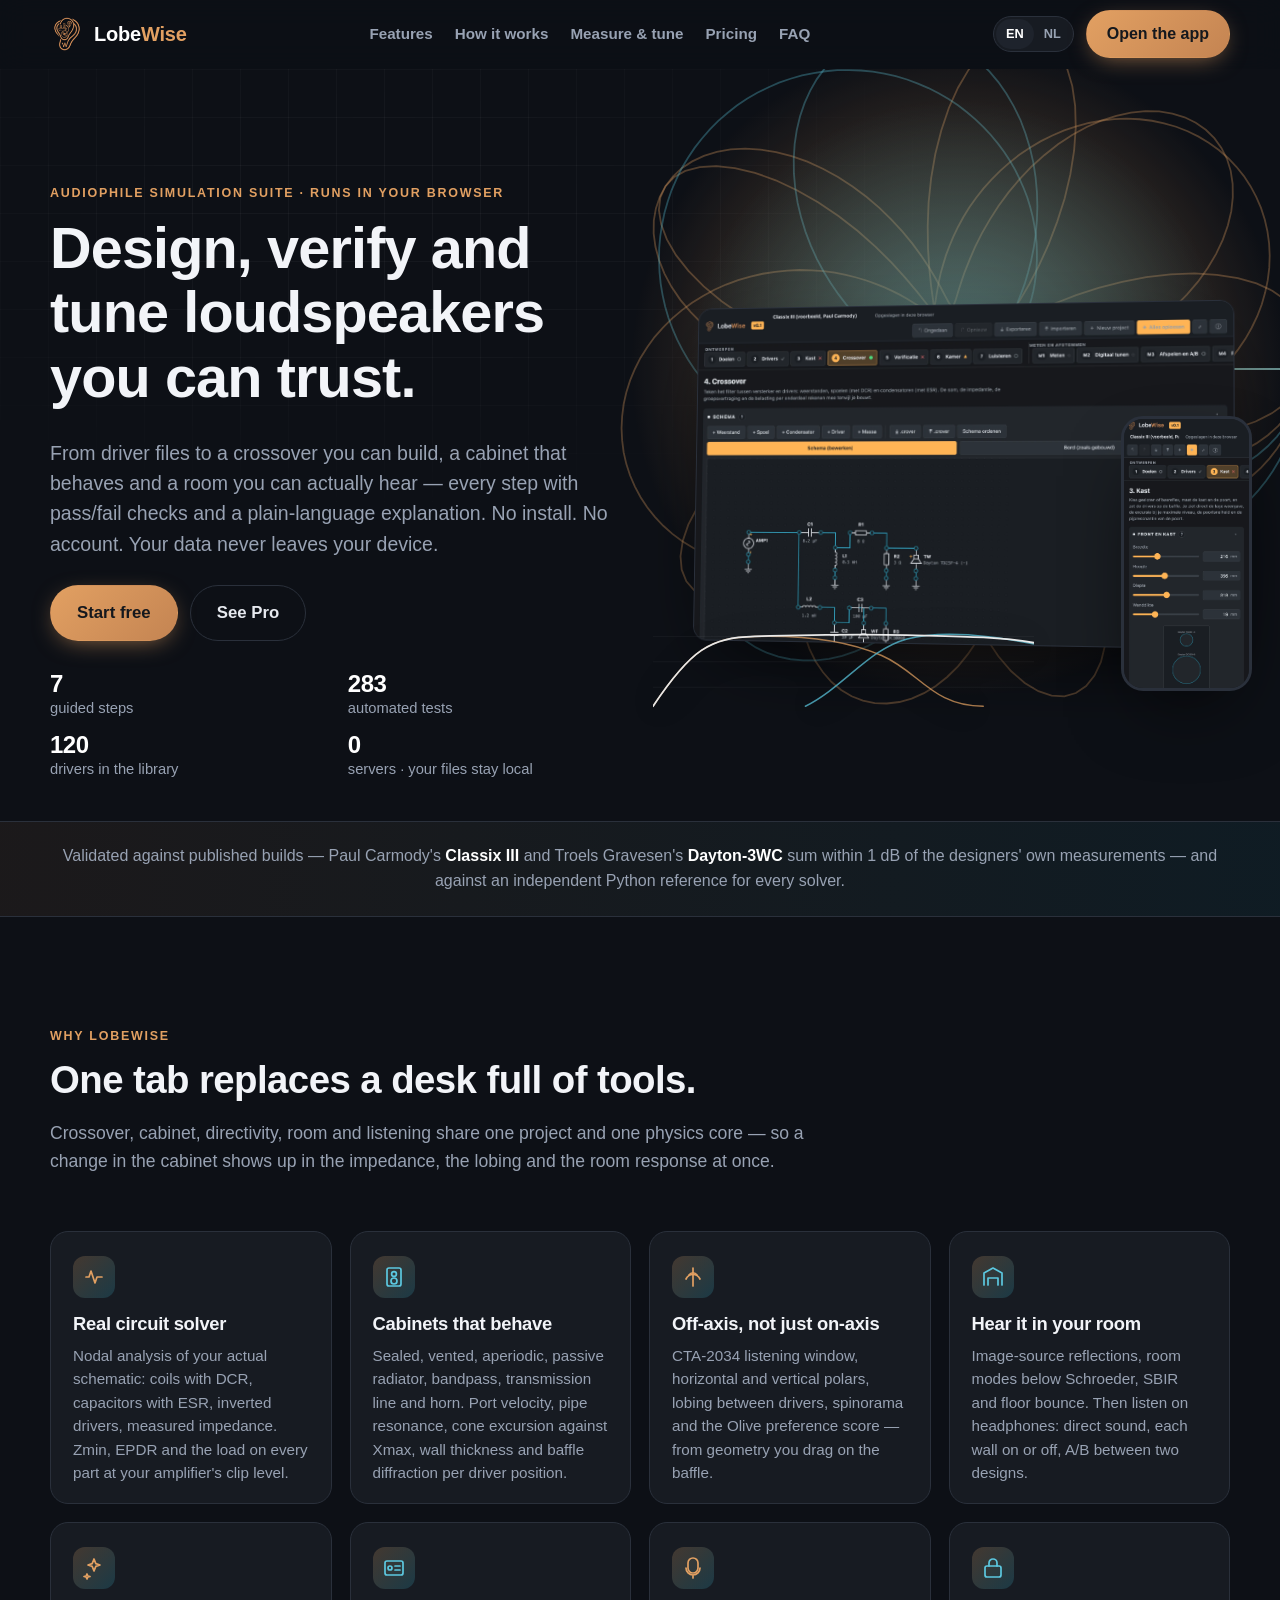
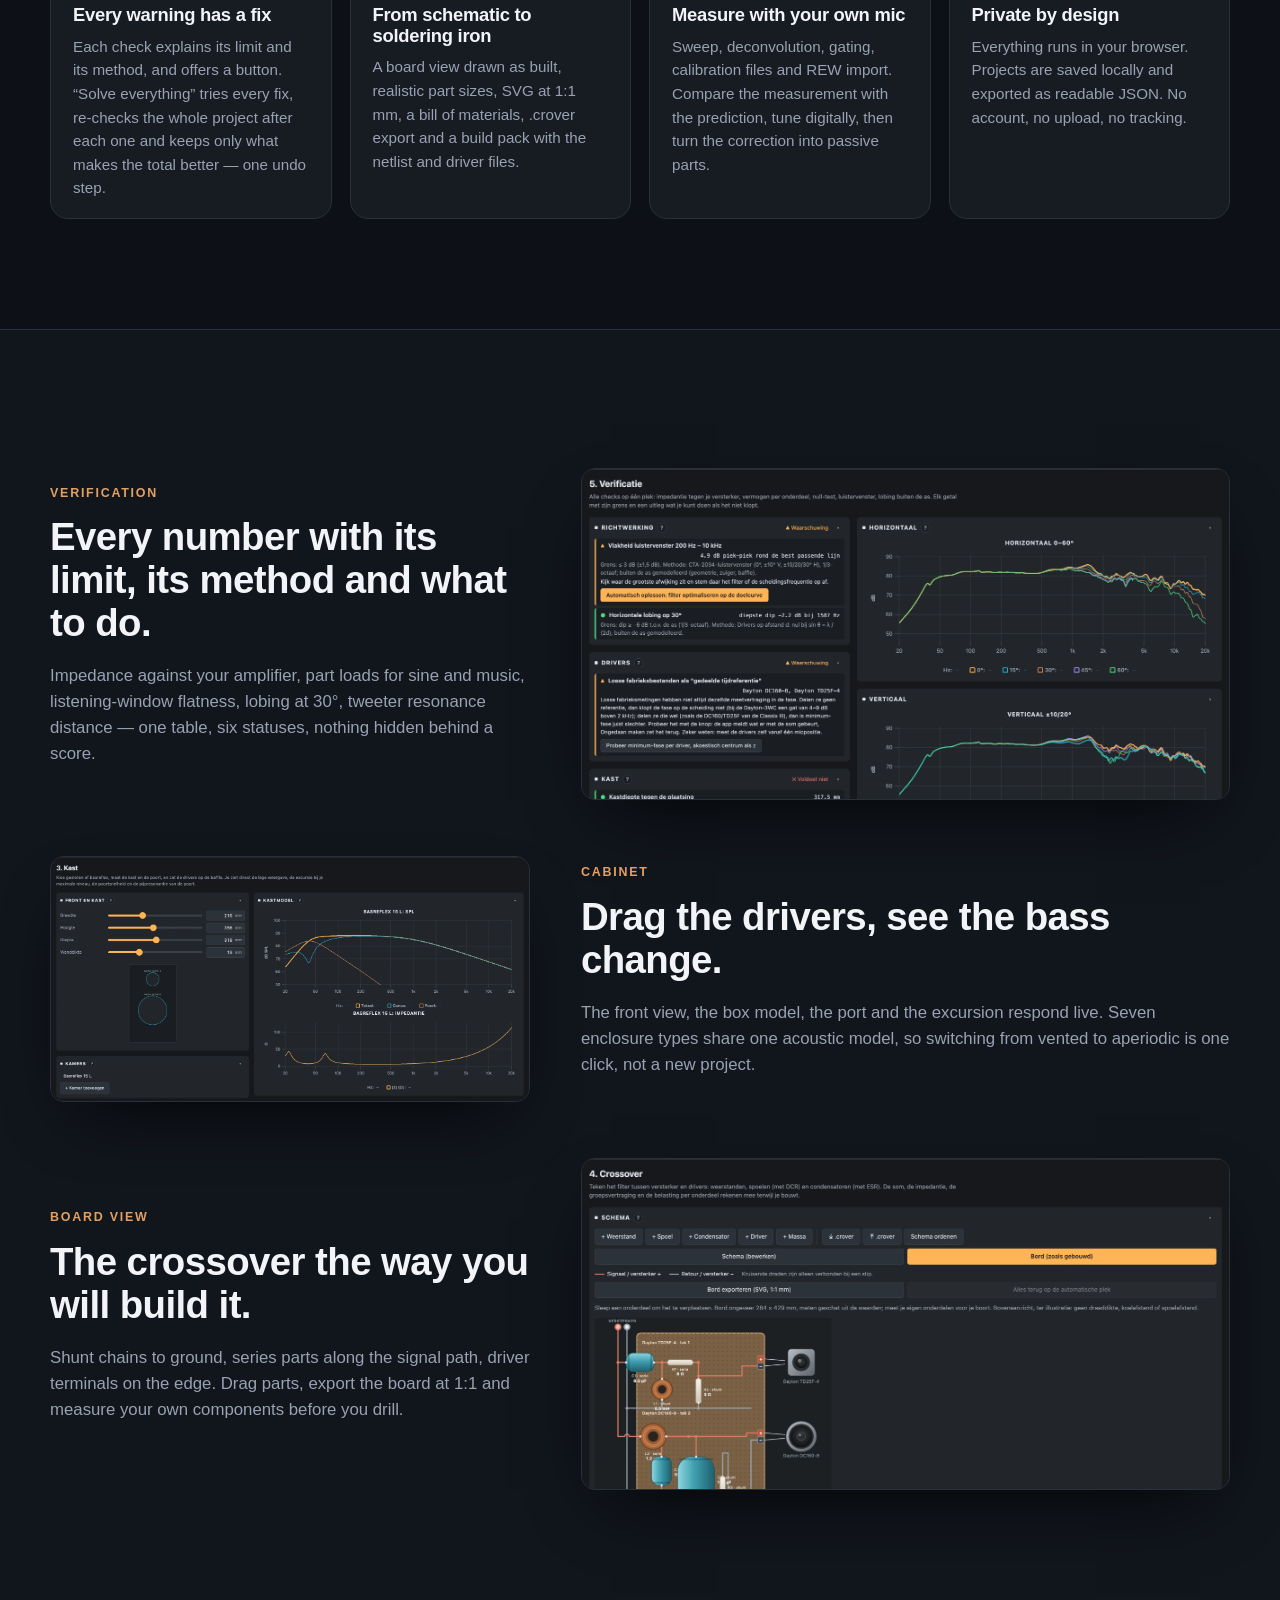
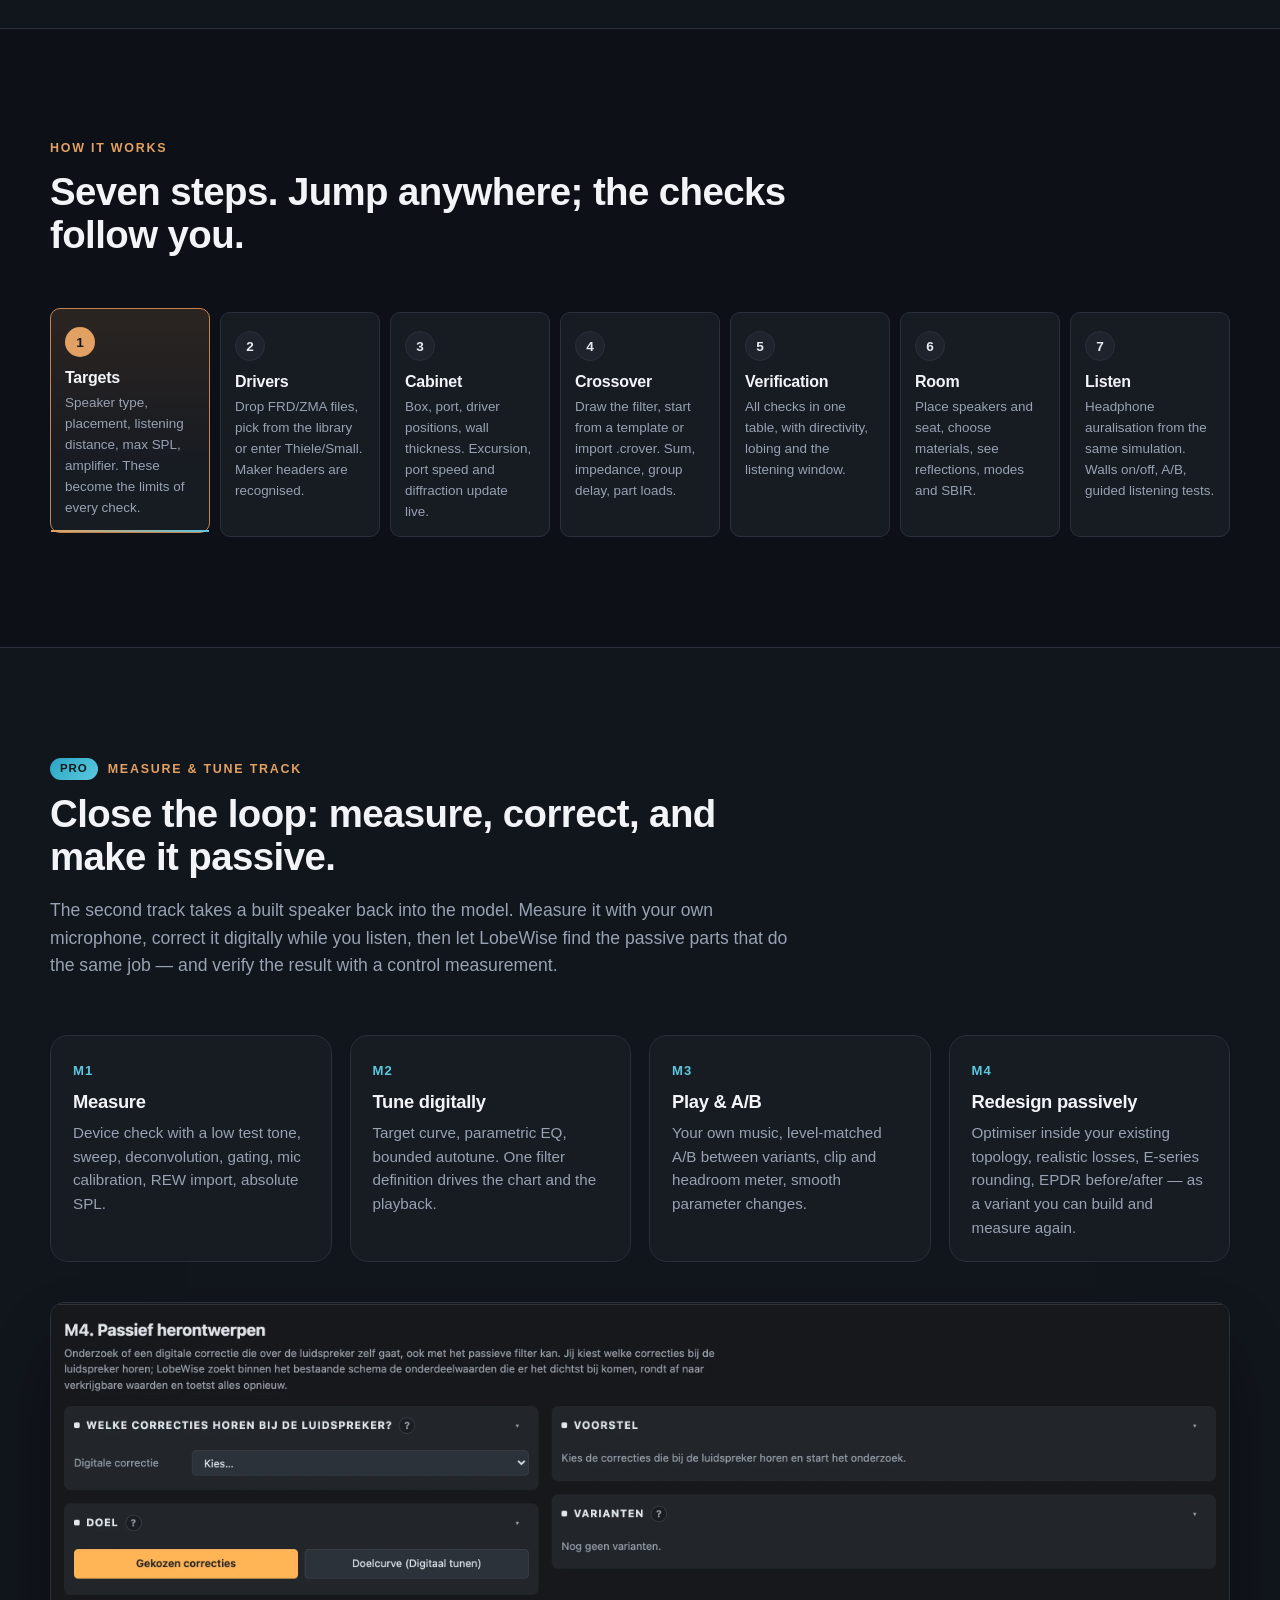
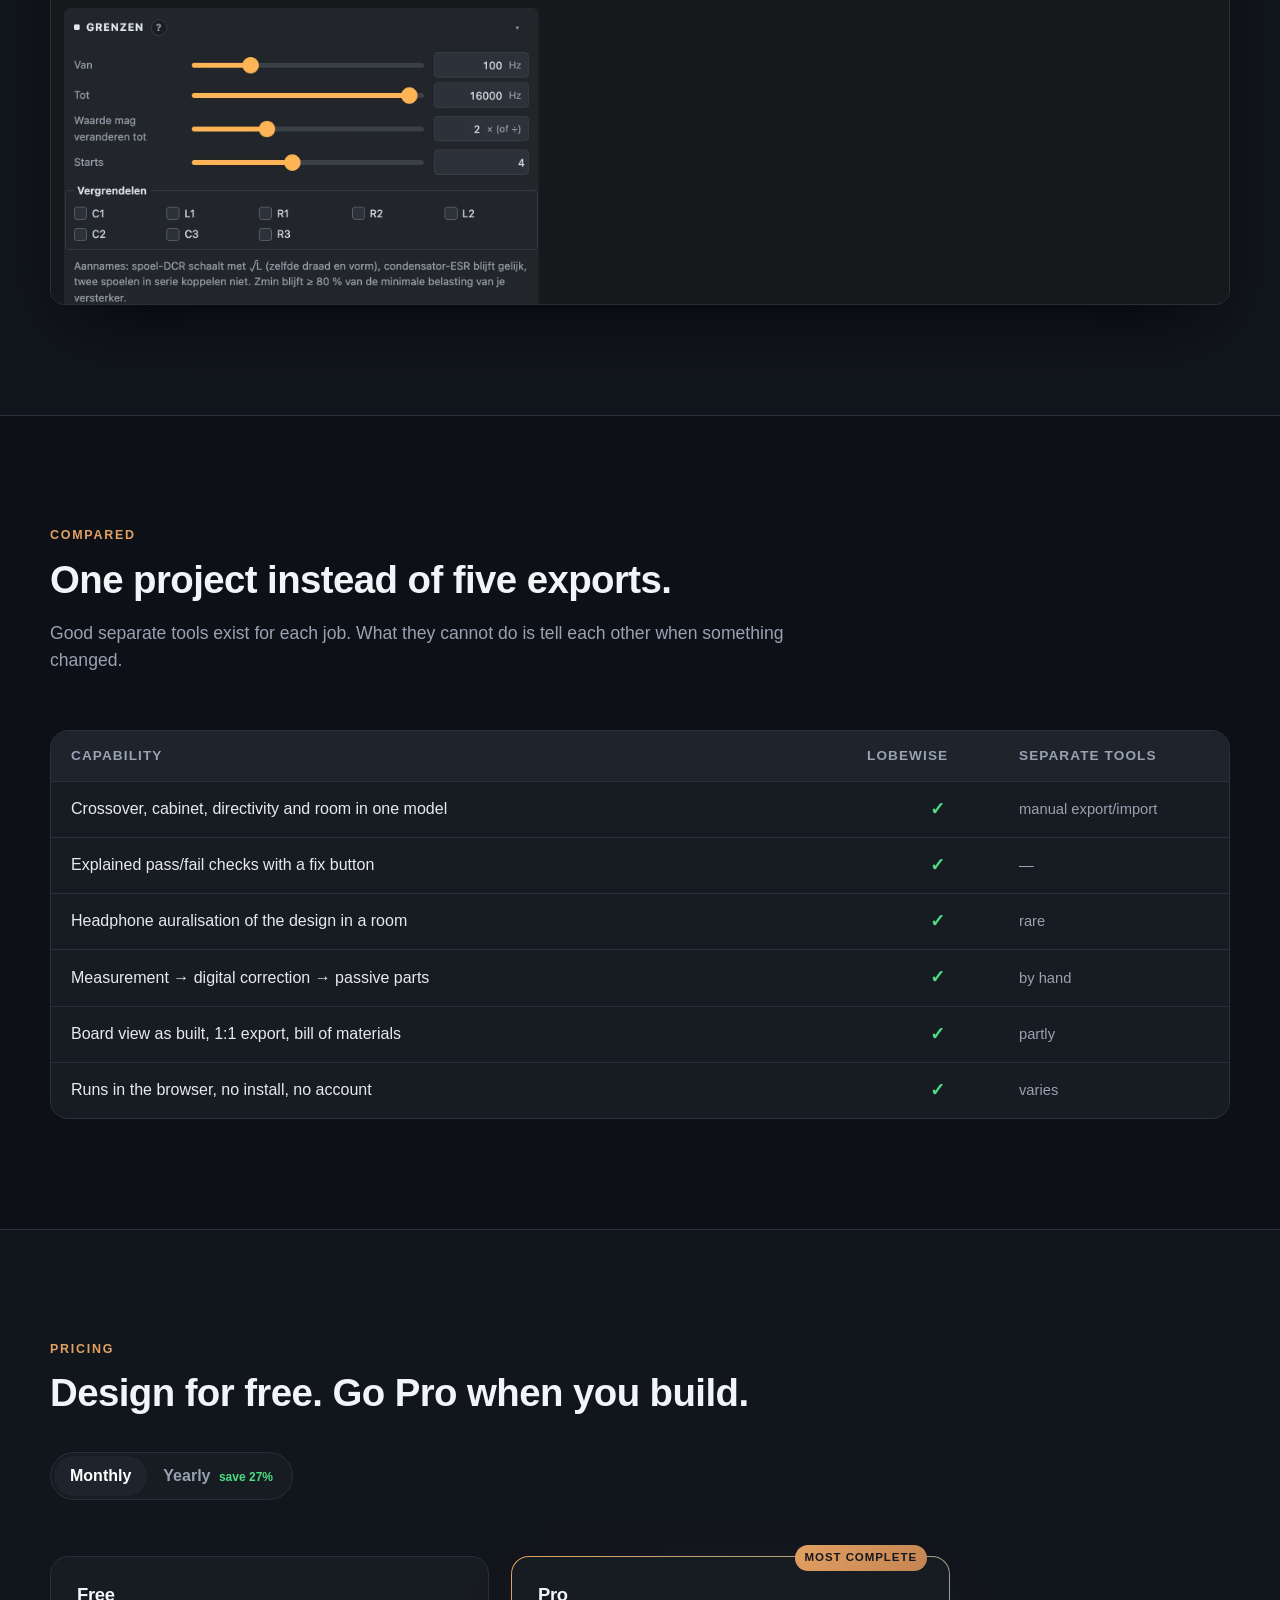
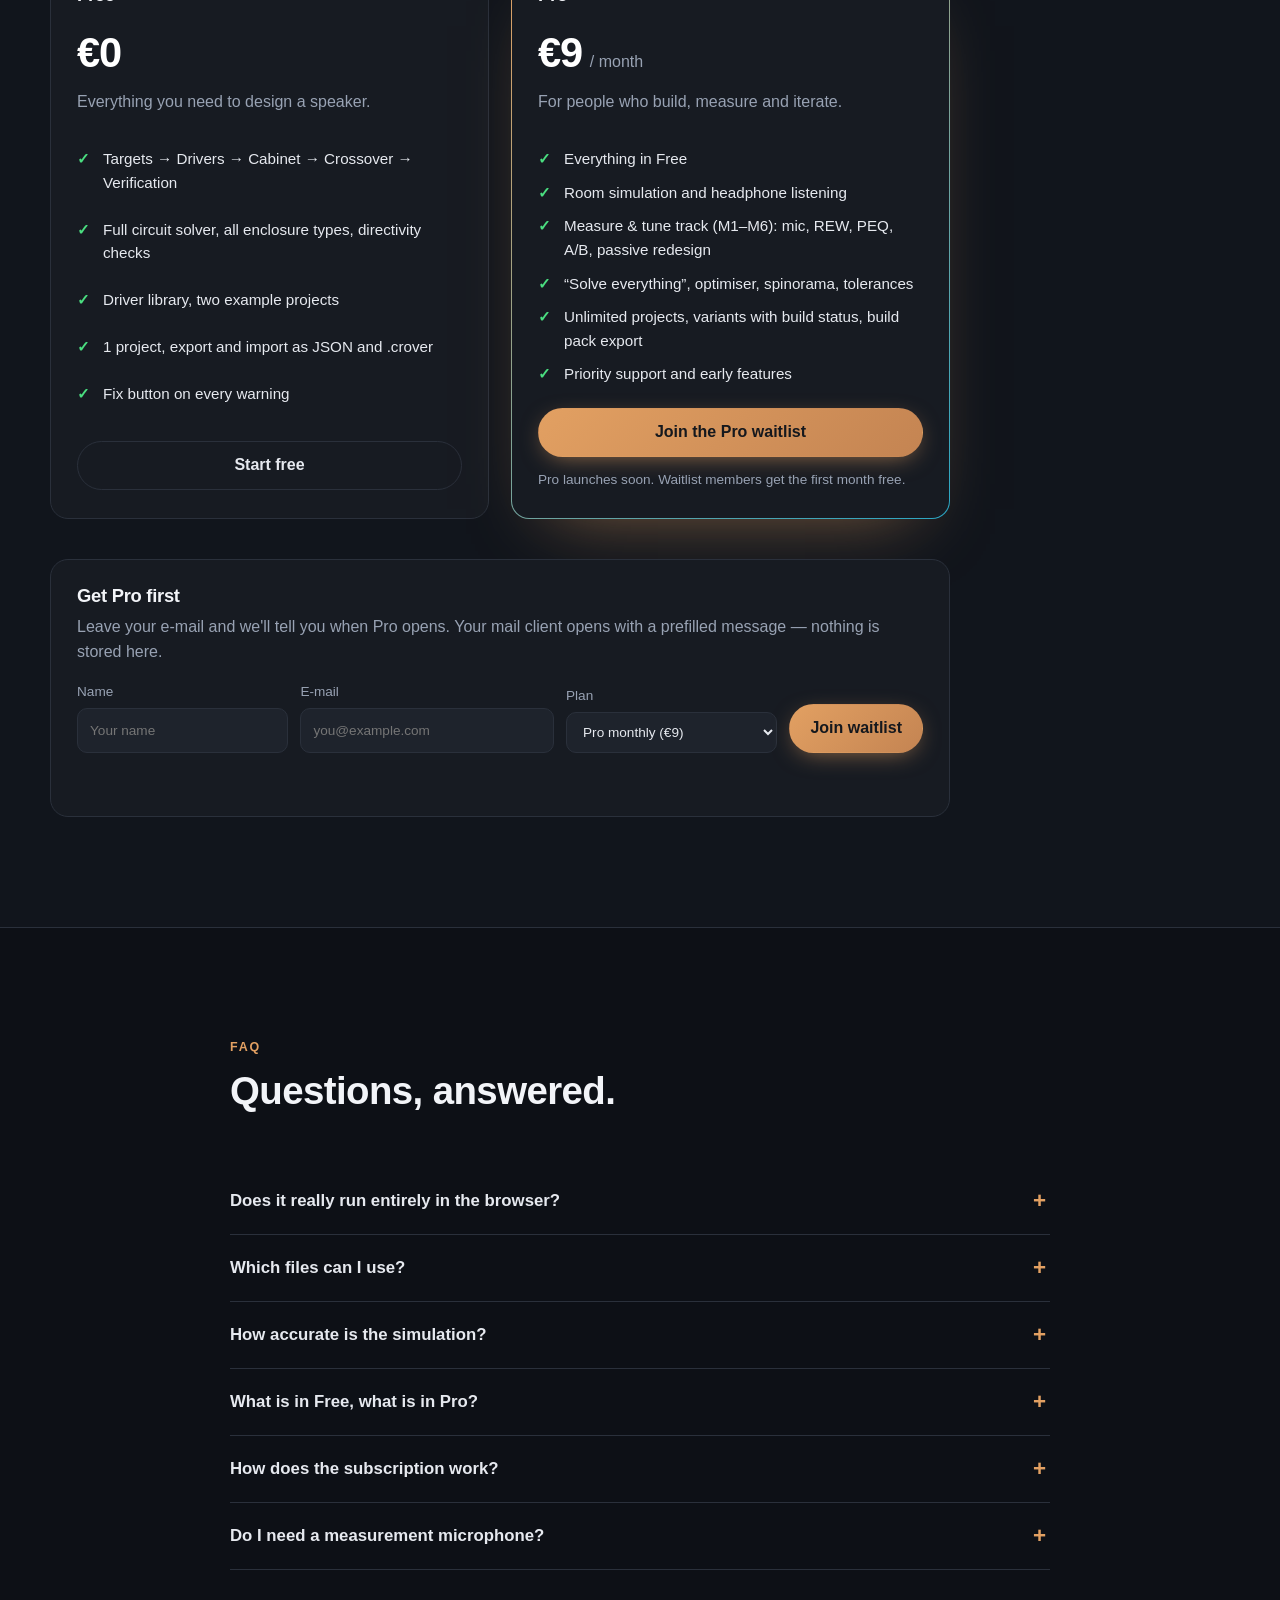
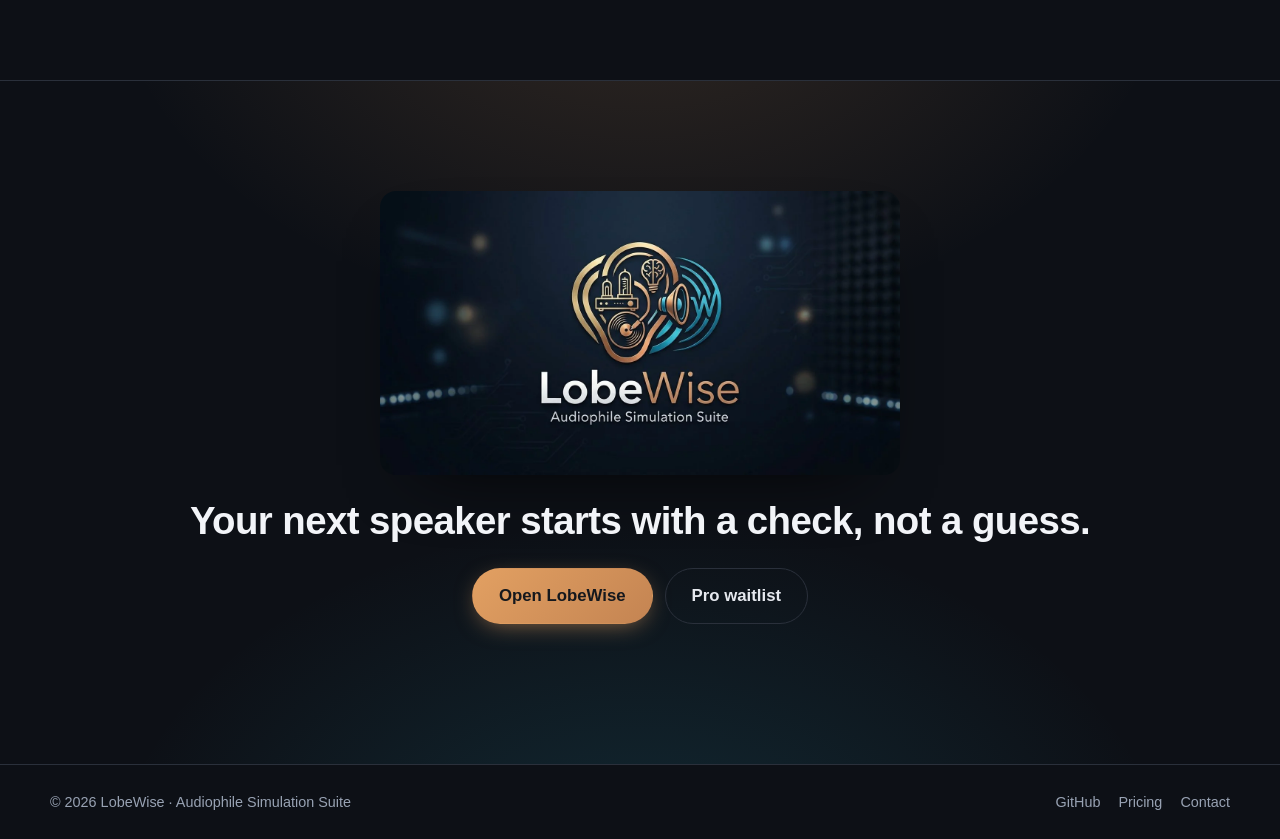
==== index.html @ 835ad073 "LobeWise marketing site Co-Authored-By: Claude Fable 5.1 <noreply@anthropic.com>" ====
<!doctype html>
<html lang="en">
  <head>
    <meta charset="utf-8" />
    <meta name="viewport" content="width=device-width, initial-scale=1" />
    <title>LobeWise — Audiophile Simulation Suite</title>
    <meta
      name="description"
      content="Design, verify, measure and tune loudspeakers in your browser. Drivers, cabinet, crossover, directivity, room and listening — every step with explained pass/fail checks."
      data-i18n-attr="content:meta.description"
    />
    <meta property="og:title" content="LobeWise — Audiophile Simulation Suite" />
    <meta property="og:description" content="Design, verify, measure and tune loudspeakers in your browser." data-i18n-attr="content:meta.og" />
    <meta property="og:image" content="img/og-banner.jpg" />
    <meta property="og:type" content="website" />
    <link rel="icon" href="img/favicon.png" />
    <link rel="apple-touch-icon" href="img/apple-touch-icon.png" />
    <link rel="preload" as="image" href="img/hero-app.webp" />
    <link rel="stylesheet" href="style.css" />
  </head>
  <body>
    <a class="skip" href="#features" data-i18n="skip">Skip to content</a>

    <header class="nav" id="top">
      <div class="wrap nav__in">
        <a class="brand" href="#top" aria-label="LobeWise">
          <img src="img/favicon.png" alt="" width="34" height="34" />
          <span>Lobe<em>Wise</em></span>
        </a>
        <nav class="nav__links" aria-label="Main">
          <a href="#features" data-i18n="nav.features">Features</a>
          <a href="#how" data-i18n="nav.how">How it works</a>
          <a href="#measure" data-i18n="nav.measure">Measure &amp; tune</a>
          <a href="#pricing" data-i18n="nav.pricing">Pricing</a>
          <a href="#faq" data-i18n="nav.faq">FAQ</a>
        </nav>
        <div class="nav__cta">
          <div class="lang" role="group" aria-label="Language">
            <button type="button" data-lang="en" aria-pressed="true">EN</button>
            <button type="button" data-lang="nl" aria-pressed="false">NL</button>
          </div>
          <a class="btn btn--primary" href="app/" data-app-link data-i18n="nav.open">Open the app</a>
          <button type="button" class="nav__burger" aria-label="Menu" aria-expanded="false" aria-controls="mobile-menu">
            <span></span><span></span><span></span>
          </button>
        </div>
      </div>
      <div class="nav__mobile" id="mobile-menu" hidden>
        <a href="#features" data-i18n="nav.features">Features</a>
        <a href="#how" data-i18n="nav.how">How it works</a>
        <a href="#measure" data-i18n="nav.measure">Measure &amp; tune</a>
        <a href="#pricing" data-i18n="nav.pricing">Pricing</a>
        <a href="#faq" data-i18n="nav.faq">FAQ</a>
      </div>
    </header>

    <main>
      <!-- ===== Hero ===== -->
      <section class="hero">
        <div class="hero__bg" aria-hidden="true">
          <svg class="lobes" viewBox="-300 -300 600 600" preserveAspectRatio="xMidYMid slice">
            <defs>
              <radialGradient id="g-copper" cx="50%" cy="50%" r="50%">
                <stop offset="0" stop-color="#e2a062" stop-opacity=".55" />
                <stop offset="1" stop-color="#e2a062" stop-opacity="0" />
              </radialGradient>
              <radialGradient id="g-teal" cx="50%" cy="50%" r="50%">
                <stop offset="0" stop-color="#2aa6c4" stop-opacity=".5" />
                <stop offset="1" stop-color="#2aa6c4" stop-opacity="0" />
              </radialGradient>
            </defs>
            <g class="lobes__set lobes__set--a">
              <path class="lobe" d="" data-lobe="2.2" />
              <path class="lobe" d="" data-lobe="3.4" />
              <path class="lobe" d="" data-lobe="5.1" />
            </g>
            <g class="lobes__set lobes__set--b">
              <path class="lobe lobe--teal" d="" data-lobe="1.6" />
              <path class="lobe lobe--teal" d="" data-lobe="2.8" />
            </g>
            <circle class="lobes__glow" r="220" fill="url(#g-copper)" />
            <circle class="lobes__glow lobes__glow--teal" r="180" fill="url(#g-teal)" />
          </svg>
          <div class="grid-fade"></div>
        </div>

        <div class="wrap hero__in">
          <div class="hero__copy">
            <p class="eyebrow reveal" data-i18n="hero.eyebrow">Audiophile Simulation Suite · runs in your browser</p>
            <h1 class="reveal" data-i18n="hero.title">Design, verify and tune loudspeakers you can trust.</h1>
            <p class="lead reveal" data-i18n="hero.lead">
              From driver files to a crossover you can build, a cabinet that behaves and a room you can actually hear — every step with pass/fail checks
              and a plain-language explanation. No install. No account. Your data never leaves your device.
            </p>
            <div class="hero__actions reveal">
              <a class="btn btn--primary btn--lg" href="app/" data-app-link data-i18n="hero.cta1">Start free</a>
              <a class="btn btn--ghost btn--lg" href="#pricing" data-i18n="hero.cta2">See Pro</a>
            </div>
            <ul class="hero__facts reveal">
              <li><strong>7</strong> <span data-i18n="hero.f1">guided steps</span></li>
              <li><strong data-count="283">0</strong> <span data-i18n="hero.f2">automated tests</span></li>
              <li><strong data-count="120">0</strong> <span data-i18n="hero.f3">drivers in the library</span></li>
              <li><strong>0</strong> <span data-i18n="hero.f4">servers · your files stay local</span></li>
            </ul>
          </div>

          <div class="hero__visual reveal">
            <figure class="device device--laptop">
              <img src="img/hero-app.webp" alt="LobeWise crossover step: schematic editor with a two-way filter" width="1440" height="900" />
            </figure>
            <figure class="device device--phone">
              <img src="img/phone.webp" alt="LobeWise cabinet step on a phone" width="390" height="844" loading="lazy" />
            </figure>
            <svg class="curve" viewBox="0 0 600 160" aria-hidden="true">
              <path class="curve__grid" d="M0 40H600M0 80H600M0 120H600" />
              <path class="curve__line curve__line--wf" d="M0 150 C 60 60, 90 42, 160 40 S 300 44, 360 70 S 440 150, 520 150" />
              <path class="curve__line curve__line--tw" d="M240 150 C 300 120, 340 60, 400 44 S 540 40, 600 52" />
              <path class="curve__line curve__line--sum" d="M0 150 C 60 60, 90 42, 160 40 S 320 36, 400 38 S 540 40, 600 50" />
            </svg>
          </div>
        </div>
      </section>

      <!-- ===== Validation strip ===== -->
      <section class="strip">
        <div class="wrap strip__in reveal">
          <p data-i18n="strip.text">
            Validated against published builds — Paul Carmody's <strong>Classix III</strong> and Troels Gravesen's <strong>Dayton-3WC</strong> sum within
            1 dB of the designers' own measurements — and against an independent Python reference for every solver.
          </p>
        </div>
      </section>

      <!-- ===== Features ===== -->
      <section class="section" id="features">
        <div class="wrap">
          <header class="section__head reveal">
            <p class="eyebrow" data-i18n="features.eyebrow">Why LobeWise</p>
            <h2 data-i18n="features.title">One tab replaces a desk full of tools.</h2>
            <p class="section__lead" data-i18n="features.lead">
              Crossover, cabinet, directivity, room and listening share one project and one physics core — so a change in the cabinet shows up in the
              impedance, the lobing and the room response at once.
            </p>
          </header>

          <div class="features">
            <article class="feature reveal">
              <div class="feature__icon" aria-hidden="true">
                <svg viewBox="0 0 24 24"><path d="M4 12h3l2-6 4 12 2-6h5" /></svg>
              </div>
              <h3 data-i18n="features.1.t">Real circuit solver</h3>
              <p data-i18n="features.1.d">
                Nodal analysis of your actual schematic: coils with DCR, capacitors with ESR, inverted drivers, measured impedance. Zmin, EPDR and the load
                on every part at your amplifier's clip level.
              </p>
            </article>
            <article class="feature reveal">
              <div class="feature__icon" aria-hidden="true">
                <svg viewBox="0 0 24 24"><rect x="5" y="3" width="14" height="18" rx="2" /><circle cx="12" cy="9" r="2.4" /><circle cx="12" cy="16" r="3" /></svg>
              </div>
              <h3 data-i18n="features.2.t">Cabinets that behave</h3>
              <p data-i18n="features.2.d">
                Sealed, vented, aperiodic, passive radiator, bandpass, transmission line and horn. Port velocity, pipe resonance, cone excursion against
                Xmax, wall thickness and baffle diffraction per driver position.
              </p>
            </article>
            <article class="feature reveal">
              <div class="feature__icon" aria-hidden="true">
                <svg viewBox="0 0 24 24"><path d="M12 21V3" /><path d="M5 14c3-6 11-6 14 0" /><path d="M8 10c2-3 6-3 8 0" /></svg>
              </div>
              <h3 data-i18n="features.3.t">Off-axis, not just on-axis</h3>
              <p data-i18n="features.3.d">
                CTA-2034 listening window, horizontal and vertical polars, lobing between drivers, spinorama and the Olive preference score — from geometry
                you drag on the baffle.
              </p>
            </article>
            <article class="feature reveal">
              <div class="feature__icon" aria-hidden="true">
                <svg viewBox="0 0 24 24"><path d="M3 20V8l9-5 9 5v12" /><path d="M7 20v-7h10v7" /></svg>
              </div>
              <h3 data-i18n="features.4.t">Hear it in your room</h3>
              <p data-i18n="features.4.d">
                Image-source reflections, room modes below Schroeder, SBIR and floor bounce. Then listen on headphones: direct sound, each wall on or off,
                A/B between two designs.
              </p>
            </article>
            <article class="feature reveal">
              <div class="feature__icon" aria-hidden="true">
                <svg viewBox="0 0 24 24"><path d="M12 3l1.8 4.6L18 9l-4.2 1.4L12 15l-1.8-4.6L6 9l4.2-1.4z" /><path d="M5 18l.9 2 2.1.5-2.1.5L5 23l-.9-2L2 20.5l2.1-.5z" /></svg>
              </div>
              <h3 data-i18n="features.5.t">Every warning has a fix</h3>
              <p data-i18n="features.5.d">
                Each check explains its limit and its method, and offers a button. “Solve everything” tries every fix, re-checks the whole project after each
                one and keeps only what makes the total better — one undo step.
              </p>
            </article>
            <article class="feature reveal">
              <div class="feature__icon" aria-hidden="true">
                <svg viewBox="0 0 24 24"><rect x="3" y="5" width="18" height="14" rx="2" /><circle cx="8" cy="12" r="2" /><path d="M13 10h5M13 14h5" /></svg>
              </div>
              <h3 data-i18n="features.6.t">From schematic to soldering iron</h3>
              <p data-i18n="features.6.d">
                A board view drawn as built, realistic part sizes, SVG at 1:1 mm, a bill of materials, .crover export and a build pack with the netlist and
                driver files.
              </p>
            </article>
            <article class="feature reveal">
              <div class="feature__icon" aria-hidden="true">
                <svg viewBox="0 0 24 24"><path d="M12 2a5 5 0 0 1 5 5v5a5 5 0 0 1-10 0V7a5 5 0 0 1 5-5z" /><path d="M5 12a7 7 0 0 0 14 0M12 19v3" /></svg>
              </div>
              <h3 data-i18n="features.7.t">Measure with your own mic</h3>
              <p data-i18n="features.7.d">
                Sweep, deconvolution, gating, calibration files and REW import. Compare the measurement with the prediction, tune digitally, then turn the
                correction into passive parts.
              </p>
            </article>
            <article class="feature reveal">
              <div class="feature__icon" aria-hidden="true">
                <svg viewBox="0 0 24 24"><rect x="4" y="10" width="16" height="11" rx="2" /><path d="M8 10V7a4 4 0 0 1 8 0v3" /></svg>
              </div>
              <h3 data-i18n="features.8.t">Private by design</h3>
              <p data-i18n="features.8.d">
                Everything runs in your browser. Projects are saved locally and exported as readable JSON. No account, no upload, no tracking.
              </p>
            </article>
          </div>
        </div>
      </section>

      <!-- ===== Showcase ===== -->
      <section class="section section--alt" id="showcase">
        <div class="wrap">
          <div class="show reveal">
            <div class="show__text">
              <p class="eyebrow" data-i18n="show.1.e">Verification</p>
              <h2 data-i18n="show.1.t">Every number with its limit, its method and what to do.</h2>
              <p data-i18n="show.1.d">
                Impedance against your amplifier, part loads for sine and music, listening-window flatness, lobing at 30°, tweeter resonance distance —
                one table, six statuses, nothing hidden behind a score.
              </p>
            </div>
            <figure class="shot"><img src="img/verify.webp" alt="Verification step with directivity checks and polar charts" loading="lazy" width="1440" height="735" /></figure>
          </div>
          <div class="show show--flip reveal">
            <div class="show__text">
              <p class="eyebrow" data-i18n="show.2.e">Cabinet</p>
              <h2 data-i18n="show.2.t">Drag the drivers, see the bass change.</h2>
              <p data-i18n="show.2.d">
                The front view, the box model, the port and the excursion respond live. Seven enclosure types share one acoustic model, so switching from
                vented to aperiodic is one click, not a new project.
              </p>
            </div>
            <figure class="shot"><img src="img/cabinet.webp" alt="Cabinet step with front view, SPL and impedance of the box" loading="lazy" width="1440" height="735" /></figure>
          </div>
          <div class="show reveal">
            <div class="show__text">
              <p class="eyebrow" data-i18n="show.3.e">Board view</p>
              <h2 data-i18n="show.3.t">The crossover the way you will build it.</h2>
              <p data-i18n="show.3.d">
                Shunt chains to ground, series parts along the signal path, driver terminals on the edge. Drag parts, export the board at 1:1 and measure
                your own components before you drill.
              </p>
            </div>
            <figure class="shot"><img src="img/board.webp" alt="Board view of the crossover as built" loading="lazy" width="1440" height="735" /></figure>
          </div>
        </div>
      </section>

      <!-- ===== How it works ===== -->
      <section class="section" id="how">
        <div class="wrap">
          <header class="section__head reveal">
            <p class="eyebrow" data-i18n="how.eyebrow">How it works</p>
            <h2 data-i18n="how.title">Seven steps. Jump anywhere; the checks follow you.</h2>
          </header>
          <ol class="steps reveal" data-steps>
            <li class="step is-active" data-step>
              <span class="step__n">1</span>
              <h3 data-i18n="how.1.t">Targets</h3>
              <p data-i18n="how.1.d">Speaker type, placement, listening distance, max SPL, amplifier. These become the limits of every check.</p>
            </li>
            <li class="step" data-step>
              <span class="step__n">2</span>
              <h3 data-i18n="how.2.t">Drivers</h3>
              <p data-i18n="how.2.d">Drop FRD/ZMA files, pick from the library or enter Thiele/Small. Maker headers are recognised.</p>
            </li>
            <li class="step" data-step>
              <span class="step__n">3</span>
              <h3 data-i18n="how.3.t">Cabinet</h3>
              <p data-i18n="how.3.d">Box, port, driver positions, wall thickness. Excursion, port speed and diffraction update live.</p>
            </li>
            <li class="step" data-step>
              <span class="step__n">4</span>
              <h3 data-i18n="how.4.t">Crossover</h3>
              <p data-i18n="how.4.d">Draw the filter, start from a template or import .crover. Sum, impedance, group delay, part loads.</p>
            </li>
            <li class="step" data-step>
              <span class="step__n">5</span>
              <h3 data-i18n="how.5.t">Verification</h3>
              <p data-i18n="how.5.d">All checks in one table, with directivity, lobing and the listening window.</p>
            </li>
            <li class="step" data-step>
              <span class="step__n">6</span>
              <h3 data-i18n="how.6.t">Room</h3>
              <p data-i18n="how.6.d">Place speakers and seat, choose materials, see reflections, modes and SBIR.</p>
            </li>
            <li class="step" data-step>
              <span class="step__n">7</span>
              <h3 data-i18n="how.7.t">Listen</h3>
              <p data-i18n="how.7.d">Headphone auralisation from the same simulation. Walls on/off, A/B, guided listening tests.</p>
            </li>
          </ol>
        </div>
      </section>

      <!-- ===== Measure & tune ===== -->
      <section class="section section--alt" id="measure">
        <div class="wrap">
          <header class="section__head reveal">
            <p class="eyebrow eyebrow--pro"><span class="tag">Pro</span> <span data-i18n="measure.eyebrow">Measure &amp; tune track</span></p>
            <h2 data-i18n="measure.title">Close the loop: measure, correct, and make it passive.</h2>
            <p class="section__lead" data-i18n="measure.lead">
              The second track takes a built speaker back into the model. Measure it with your own microphone, correct it digitally while you listen, then
              let LobeWise find the passive parts that do the same job — and verify the result with a control measurement.
            </p>
          </header>
          <div class="track">
            <article class="track__item reveal">
              <span class="track__code">M1</span>
              <h3 data-i18n="measure.1.t">Measure</h3>
              <p data-i18n="measure.1.d">Device check with a low test tone, sweep, deconvolution, gating, mic calibration, REW import, absolute SPL.</p>
            </article>
            <article class="track__item reveal">
              <span class="track__code">M2</span>
              <h3 data-i18n="measure.2.t">Tune digitally</h3>
              <p data-i18n="measure.2.d">Target curve, parametric EQ, bounded autotune. One filter definition drives the chart and the playback.</p>
            </article>
            <article class="track__item reveal">
              <span class="track__code">M3</span>
              <h3 data-i18n="measure.3.t">Play &amp; A/B</h3>
              <p data-i18n="measure.3.d">Your own music, level-matched A/B between variants, clip and headroom meter, smooth parameter changes.</p>
            </article>
            <article class="track__item reveal">
              <span class="track__code">M4</span>
              <h3 data-i18n="measure.4.t">Redesign passively</h3>
              <p data-i18n="measure.4.d">
                Optimiser inside your existing topology, realistic losses, E-series rounding, EPDR before/after — as a variant you can build and measure
                again.
              </p>
            </article>
          </div>
          <figure class="shot shot--wide reveal">
            <img src="img/redesign.webp" alt="Passive redesign step with correction choice, limits and locks" loading="lazy" width="1440" height="735" />
          </figure>
        </div>
      </section>

      <!-- ===== Compare ===== -->
      <section class="section" id="compare">
        <div class="wrap">
          <header class="section__head reveal">
            <p class="eyebrow" data-i18n="compare.eyebrow">Compared</p>
            <h2 data-i18n="compare.title">One project instead of five exports.</h2>
            <p class="section__lead" data-i18n="compare.lead">
              Good separate tools exist for each job. What they cannot do is tell each other when something changed.
            </p>
          </header>
          <div class="table reveal" role="table">
            <div class="table__row table__row--head" role="row">
              <span role="columnheader" data-i18n="compare.h1">Capability</span>
              <span role="columnheader">LobeWise</span>
              <span role="columnheader" data-i18n="compare.h3">Separate tools</span>
            </div>
            <div class="table__row" role="row">
              <span role="cell" data-i18n="compare.r1">Crossover, cabinet, directivity and room in one model</span>
              <span role="cell" class="yes">✓</span>
              <span role="cell" class="no" data-i18n="compare.export">manual export/import</span>
            </div>
            <div class="table__row" role="row">
              <span role="cell" data-i18n="compare.r2">Explained pass/fail checks with a fix button</span>
              <span role="cell" class="yes">✓</span>
              <span role="cell" class="no">—</span>
            </div>
            <div class="table__row" role="row">
              <span role="cell" data-i18n="compare.r3">Headphone auralisation of the design in a room</span>
              <span role="cell" class="yes">✓</span>
              <span role="cell" class="no" data-i18n="compare.rare">rare</span>
            </div>
            <div class="table__row" role="row">
              <span role="cell" data-i18n="compare.r4">Measurement → digital correction → passive parts</span>
              <span role="cell" class="yes">✓</span>
              <span role="cell" class="no" data-i18n="compare.byhand">by hand</span>
            </div>
            <div class="table__row" role="row">
              <span role="cell" data-i18n="compare.r5">Board view as built, 1:1 export, bill of materials</span>
              <span role="cell" class="yes">✓</span>
              <span role="cell" class="no" data-i18n="compare.partly">partly</span>
            </div>
            <div class="table__row" role="row">
              <span role="cell" data-i18n="compare.r6">Runs in the browser, no install, no account</span>
              <span role="cell" class="yes">✓</span>
              <span role="cell" class="no" data-i18n="compare.varies">varies</span>
            </div>
          </div>
        </div>
      </section>

      <!-- ===== Pricing ===== -->
      <section class="section section--alt" id="pricing">
        <div class="wrap">
          <header class="section__head reveal">
            <p class="eyebrow" data-i18n="pricing.eyebrow">Pricing</p>
            <h2 data-i18n="pricing.title">Design for free. Go Pro when you build.</h2>
            <div class="billing" role="group" aria-label="Billing period">
              <button type="button" class="is-active" data-billing="month" aria-pressed="true" data-i18n="pricing.monthly">Monthly</button>
              <button type="button" data-billing="year" aria-pressed="false">
                <span data-i18n="pricing.yearly">Yearly</span> <small data-i18n="pricing.save">save 27%</small>
              </button>
            </div>
          </header>

          <div class="plans">
            <article class="plan reveal">
              <h3 data-i18n="pricing.free.name">Free</h3>
              <p class="plan__price"><span class="plan__amount">€0</span></p>
              <p class="plan__tag" data-i18n="pricing.free.tag">Everything you need to design a speaker.</p>
              <ul class="plan__list">
                <li data-i18n="pricing.free.1">Targets → Drivers → Cabinet → Crossover → Verification</li>
                <li data-i18n="pricing.free.2">Full circuit solver, all enclosure types, directivity checks</li>
                <li data-i18n="pricing.free.3">Driver library, two example projects</li>
                <li data-i18n="pricing.free.4">1 project, export and import as JSON and .crover</li>
                <li data-i18n="pricing.free.5">Fix button on every warning</li>
              </ul>
              <a class="btn btn--ghost btn--block" href="app/" data-app-link data-i18n="pricing.free.cta">Start free</a>
            </article>

            <article class="plan plan--pro reveal">
              <p class="plan__badge" data-i18n="pricing.pro.badge">Most complete</p>
              <h3>Pro</h3>
              <p class="plan__price">
                <span class="plan__amount" data-price-month="€9" data-price-year="€79">€9</span>
                <span class="plan__per" data-per-month data-i18n="pricing.perMonth">/ month</span>
                <span class="plan__per" data-per-year hidden data-i18n="pricing.perYear">/ year</span>
              </p>
              <p class="plan__tag" data-i18n="pricing.pro.tag">For people who build, measure and iterate.</p>
              <ul class="plan__list">
                <li data-i18n="pricing.pro.1">Everything in Free</li>
                <li data-i18n="pricing.pro.2">Room simulation and headphone listening</li>
                <li data-i18n="pricing.pro.3">Measure &amp; tune track (M1–M6): mic, REW, PEQ, A/B, passive redesign</li>
                <li data-i18n="pricing.pro.4">“Solve everything”, optimiser, spinorama, tolerances</li>
                <li data-i18n="pricing.pro.5">Unlimited projects, variants with build status, build pack export</li>
                <li data-i18n="pricing.pro.6">Priority support and early features</li>
              </ul>
              <a class="btn btn--primary btn--block" href="#waitlist" data-i18n="pricing.pro.cta">Join the Pro waitlist</a>
              <p class="plan__note" data-i18n="pricing.pro.note">Pro launches soon. Waitlist members get the first month free.</p>
            </article>
          </div>

          <form class="waitlist reveal" id="waitlist" data-waitlist>
            <h3 data-i18n="waitlist.title">Get Pro first</h3>
            <p data-i18n="waitlist.lead">Leave your e-mail and we'll tell you when Pro opens. Your mail client opens with a prefilled message — nothing is stored here.</p>
            <div class="waitlist__row">
              <label>
                <span data-i18n="waitlist.name">Name</span>
                <input type="text" name="name" autocomplete="name" data-i18n-attr="placeholder:waitlist.namePh" placeholder="Your name" />
              </label>
              <label>
                <span data-i18n="waitlist.email">E-mail</span>
                <input type="email" name="email" autocomplete="email" required placeholder="you@example.com" />
              </label>
              <label>
                <span data-i18n="waitlist.plan">Plan</span>
                <select name="plan">
                  <option value="monthly" data-i18n="waitlist.monthly">Pro monthly (€9)</option>
                  <option value="yearly" data-i18n="waitlist.yearly">Pro yearly (€79)</option>
                </select>
              </label>
              <button type="submit" class="btn btn--primary" data-i18n="waitlist.cta">Join waitlist</button>
            </div>
            <p class="waitlist__msg" role="status" aria-live="polite"></p>
          </form>
        </div>
      </section>

      <!-- ===== FAQ ===== -->
      <section class="section" id="faq">
        <div class="wrap wrap--narrow">
          <header class="section__head reveal">
            <p class="eyebrow">FAQ</p>
            <h2 data-i18n="faq.title">Questions, answered.</h2>
          </header>
          <div class="faq reveal">
            <details>
              <summary data-i18n="faq.1.q">Does it really run entirely in the browser?</summary>
              <p data-i18n="faq.1.a">Yes. The solvers, the audio engine and the storage are all client-side. Projects live in your browser's storage and are exported as plain JSON. There is no server to send anything to.</p>
            </details>
            <details>
              <summary data-i18n="faq.2.q">Which files can I use?</summary>
              <p data-i18n="faq.2.a">FRD and ZMA driver files (manufacturer or your own), REW exports, .crover projects, microphone calibration files, and WAV/MP3/FLAC music for listening. Everything can be exported again.</p>
            </details>
            <details>
              <summary data-i18n="faq.3.q">How accurate is the simulation?</summary>
              <p data-i18n="faq.3.a">Every solver is tested against an independent Python reference and the suite has 283 automated tests. Two published designs, Classix III and Dayton-3WC, sum within about 1 dB of the designers' measurements. Where the model stops, a check says “outside model” instead of guessing.</p>
            </details>
            <details>
              <summary data-i18n="faq.4.q">What is in Free, what is in Pro?</summary>
              <p data-i18n="faq.4.a">Free covers the full design flow up to verification with one project. Pro adds the room and listening steps, the measure-and-tune track, the optimiser and “Solve everything”, spinorama and tolerances, unlimited projects and build-pack export.</p>
            </details>
            <details>
              <summary data-i18n="faq.5.q">How does the subscription work?</summary>
              <p data-i18n="faq.5.a">Pro is a monthly or yearly subscription you can cancel at any time. Your projects remain yours and stay exportable, also after cancelling. Payment opens together with Pro; the waitlist is free.</p>
            </details>
            <details>
              <summary data-i18n="faq.6.q">Do I need a measurement microphone?</summary>
              <p data-i18n="faq.6.a">Not for designing. For the measure-and-tune track any USB or calibrated measurement mic works; calibration files are supported. The app never routes a microphone to your speakers.</p>
            </details>
          </div>
        </div>
      </section>

      <!-- ===== Final CTA ===== -->
      <section class="cta">
        <div class="wrap cta__in reveal">
          <img src="img/banner.webp" alt="" width="1408" height="768" class="cta__logo" loading="lazy" />
          <h2 data-i18n="cta.title">Your next speaker starts with a check, not a guess.</h2>
          <div class="hero__actions">
            <a class="btn btn--primary btn--lg" href="app/" data-app-link data-i18n="cta.1">Open LobeWise</a>
            <a class="btn btn--ghost btn--lg" href="#waitlist" data-i18n="cta.2">Pro waitlist</a>
          </div>
        </div>
      </section>
    </main>

    <footer class="footer">
      <div class="wrap footer__in">
        <p>© <span data-year>2026</span> LobeWise · <span data-i18n="footer.tag">Audiophile Simulation Suite</span></p>
        <p class="footer__links">
          <a href="https://github.com/mpeters21575/lobewise" rel="noopener">GitHub</a>
          <a href="#pricing" data-i18n="nav.pricing">Pricing</a>
          <a href="mailto:mark.peters.21575@gmail.com" data-i18n="footer.contact">Contact</a>
        </p>
      </div>
    </footer>

    <script src="i18n.js"></script>
    <script src="app.js"></script>
  </body>
</html>
---- style.css ----
/* LobeWise marketing site. Dark graphite with the copper and teal of the logo. */
:root {
  --bg: #0d1016;
  --bg-2: #11151c;
  --panel: #171b22;
  --raised: #1e232c;
  --line: #2a303b;
  --text: #e6e9ef;
  --muted: #98a2b3;
  --copper: #c48452;
  --copper-2: #e2a062;
  --teal: #2aa6c4;
  --teal-2: #5cc8e0;
  --violet: #d79bff;
  --pass: #4ade80;
  --ink: #15181d;
  --radius: 10px;
  --radius-lg: 18px;
  --wrap: 1180px;
  --font: -apple-system, BlinkMacSystemFont, 'Segoe UI', Roboto, 'Helvetica Neue', Arial, 'Noto Sans', sans-serif;
  --ease: cubic-bezier(0.22, 1, 0.36, 1);
}

*,
*::before,
*::after {
  box-sizing: border-box;
}
html {
  scroll-behavior: smooth;
  scroll-padding-top: 84px;
}
body {
  margin: 0;
  font-family: var(--font);
  color: var(--text);
  background: var(--bg);
  line-height: 1.55;
  -webkit-font-smoothing: antialiased;
  overflow-x: hidden;
}
img {
  max-width: 100%;
  height: auto;
  display: block;
}
a {
  color: var(--teal-2);
}
h1,
h2,
h3 {
  margin: 0 0 0.5em;
  line-height: 1.12;
  letter-spacing: -0.015em;
  color: #f2f4f8;
}
h1 {
  font-size: clamp(2.1rem, 5.2vw, 3.6rem);
  font-weight: 760;
}
h2 {
  font-size: clamp(1.6rem, 3.4vw, 2.4rem);
  font-weight: 720;
}
h3 {
  font-size: 1.15rem;
  font-weight: 680;
}
p {
  margin: 0 0 1em;
}
.wrap {
  width: min(var(--wrap), 100% - 32px);
  margin-inline: auto;
}
.wrap--narrow {
  width: min(820px, 100% - 32px);
}
.skip {
  position: absolute;
  left: -999px;
  top: 8px;
  background: var(--copper-2);
  color: var(--ink);
  padding: 8px 12px;
  border-radius: 6px;
  z-index: 100;
}
.skip:focus {
  left: 8px;
}

/* ---------- Buttons ---------- */
.btn {
  display: inline-flex;
  align-items: center;
  justify-content: center;
  gap: 8px;
  padding: 11px 20px;
  border-radius: 999px;
  border: 1px solid var(--line);
  background: var(--raised);
  color: var(--text);
  font: inherit;
  font-weight: 620;
  text-decoration: none;
  cursor: pointer;
  transition:
    transform 0.25s var(--ease),
    background 0.2s,
    border-color 0.2s,
    box-shadow 0.25s;
}
.btn:hover {
  transform: translateY(-1px);
  border-color: #3a4250;
}
.btn--primary {
  background: linear-gradient(135deg, var(--copper-2), var(--copper));
  border-color: transparent;
  color: var(--ink);
  box-shadow: 0 6px 24px -8px rgba(226, 160, 98, 0.7);
}
.btn--primary:hover {
  box-shadow: 0 10px 30px -8px rgba(226, 160, 98, 0.85);
}
.btn--ghost {
  background: transparent;
}
.btn--lg {
  padding: 14px 26px;
  font-size: 1.05rem;
}
.btn--block {
  width: 100%;
}
.eyebrow {
  text-transform: uppercase;
  letter-spacing: 0.14em;
  font-size: 0.78rem;
  font-weight: 700;
  color: var(--copper-2);
  margin-bottom: 12px;
}
.eyebrow--pro {
  display: flex;
  align-items: center;
  gap: 10px;
}
.tag {
  display: inline-block;
  background: linear-gradient(135deg, var(--teal), var(--teal-2));
  color: var(--ink);
  padding: 2px 10px;
  border-radius: 999px;
  font-size: 0.72rem;
  letter-spacing: 0.08em;
}

/* ---------- Nav ---------- */
.nav {
  position: sticky;
  top: 0;
  z-index: 50;
  backdrop-filter: blur(14px);
  background: rgba(13, 16, 22, 0.6);
  border-bottom: 1px solid transparent;
  transition:
    background 0.3s,
    border-color 0.3s;
}
.nav.is-scrolled {
  background: rgba(13, 16, 22, 0.88);
  border-bottom-color: var(--line);
}
.nav__in {
  display: flex;
  align-items: center;
  gap: 24px;
  height: 68px;
}
.brand {
  display: flex;
  align-items: center;
  gap: 10px;
  text-decoration: none;
  color: #fff;
  font-weight: 760;
  font-size: 1.25rem;
  letter-spacing: -0.01em;
}
.brand em {
  font-style: normal;
  color: var(--copper-2);
}
.nav__links {
  display: flex;
  gap: 22px;
  margin-inline: auto;
}
.nav__links a,
.nav__mobile a {
  color: var(--muted);
  text-decoration: none;
  font-weight: 560;
  font-size: 0.95rem;
}
.nav__links a:hover,
.nav__mobile a:hover {
  color: #fff;
}
.nav__cta {
  display: flex;
  align-items: center;
  gap: 12px;
}
.lang {
  display: inline-flex;
  border: 1px solid var(--line);
  border-radius: 999px;
  padding: 2px;
  background: var(--panel);
}
.lang button {
  border: 0;
  background: transparent;
  color: var(--muted);
  font: inherit;
  font-size: 0.8rem;
  font-weight: 700;
  padding: 5px 10px;
  border-radius: 999px;
  cursor: pointer;
}
.lang button[aria-pressed='true'] {
  background: var(--raised);
  color: #fff;
}
.nav__burger {
  display: none;
  width: 40px;
  height: 40px;
  border: 1px solid var(--line);
  border-radius: 10px;
  background: var(--panel);
  flex-direction: column;
  justify-content: center;
  gap: 5px;
  padding: 0 10px;
  cursor: pointer;
}
.nav__burger span {
  display: block;
  height: 2px;
  background: var(--text);
  border-radius: 2px;
}
.nav__mobile[hidden] {
  display: none;
}
.nav__mobile {
  display: flex;
  flex-direction: column;
  gap: 4px;
  padding: 8px 16px 16px;
  border-bottom: 1px solid var(--line);
  background: rgba(13, 16, 22, 0.96);
}
.nav__mobile a {
  padding: 10px 6px;
  font-size: 1.05rem;
}

/* ---------- Hero ---------- */
.hero {
  position: relative;
  padding: clamp(56px, 9vw, 120px) 0 40px;
  overflow: hidden;
}
.hero__bg {
  position: absolute;
  inset: 0;
  pointer-events: none;
}
.lobes {
  position: absolute;
  right: -10%;
  top: -20%;
  width: min(900px, 90vw);
  height: min(900px, 90vw);
  opacity: 0.9;
}
.lobe {
  fill: none;
  stroke: var(--copper-2);
  stroke-width: 1.2;
  opacity: 0.35;
  transform-origin: 0 0;
}
.lobe--teal {
  stroke: var(--teal-2);
}
.lobes__set {
  transform-origin: 0 0;
  animation: spin 70s linear infinite;
}
.lobes__set--b {
  animation: spin-rev 90s linear infinite;
}
.lobe:nth-child(2) {
  animation: breathe 9s ease-in-out infinite;
}
.lobe:nth-child(3) {
  animation: breathe 11s ease-in-out infinite reverse;
}
.lobes__glow {
  animation: pulse 8s ease-in-out infinite;
}
.lobes__glow--teal {
  animation-delay: -4s;
}
@keyframes spin {
  to {
    transform: rotate(360deg);
  }
}
@keyframes spin-rev {
  to {
    transform: rotate(-360deg);
  }
}
@keyframes breathe {
  50% {
    transform: scale(1.08);
    opacity: 0.55;
  }
}
@keyframes pulse {
  50% {
    transform: scale(1.12);
  }
}
.grid-fade {
  position: absolute;
  inset: 0;
  background-image: linear-gradient(rgba(255, 255, 255, 0.035) 1px, transparent 1px), linear-gradient(90deg, rgba(255, 255, 255, 0.035) 1px, transparent 1px);
  background-size: 48px 48px;
  mask-image: radial-gradient(ellipse 70% 60% at 30% 20%, #000 20%, transparent 70%);
  -webkit-mask-image: radial-gradient(ellipse 70% 60% at 30% 20%, #000 20%, transparent 70%);
}
.hero__in {
  position: relative;
  display: grid;
  grid-template-columns: minmax(0, 1.05fr) minmax(0, 1fr);
  gap: clamp(28px, 5vw, 64px);
  align-items: center;
}
.lead {
  font-size: clamp(1.05rem, 1.6vw, 1.22rem);
  color: var(--muted);
  max-width: 56ch;
}
.hero__actions {
  display: flex;
  flex-wrap: wrap;
  gap: 12px;
  margin: 26px 0 30px;
}
.hero__facts {
  list-style: none;
  padding: 0;
  margin: 0;
  display: grid;
  grid-template-columns: repeat(2, minmax(0, 1fr));
  gap: 12px 24px;
  color: var(--muted);
  font-size: 0.92rem;
}
.hero__facts strong {
  display: block;
  color: #fff;
  font-size: 1.5rem;
  font-weight: 760;
  letter-spacing: -0.02em;
  line-height: 1.1;
  font-variant-numeric: tabular-nums;
}
.hero__visual {
  position: relative;
  min-height: 360px;
}
.device {
  margin: 0;
  border-radius: 14px;
  overflow: hidden;
  background: var(--panel);
  border: 1px solid var(--line);
  box-shadow:
    0 30px 80px -30px rgba(0, 0, 0, 0.9),
    0 0 0 1px rgba(255, 255, 255, 0.03) inset;
}
.device--laptop {
  transform: perspective(1400px) rotateY(-8deg) rotateX(3deg);
  transition: transform 0.9s var(--ease);
  animation: float 9s ease-in-out infinite;
}
.hero__visual:hover .device--laptop {
  transform: perspective(1400px) rotateY(-3deg) rotateX(1deg);
}
.device--phone {
  position: absolute;
  right: -4%;
  bottom: -8%;
  width: 24%;
  min-width: 110px;
  border-radius: 22px;
  border-width: 3px;
  animation: float 9s ease-in-out infinite reverse;
}
@keyframes float {
  50% {
    translate: 0 -8px;
  }
}
.curve {
  position: absolute;
  left: -6%;
  bottom: -14%;
  width: 70%;
  opacity: 0.9;
  filter: drop-shadow(0 6px 18px rgba(0, 0, 0, 0.6));
}
.curve__grid {
  stroke: rgba(255, 255, 255, 0.08);
  stroke-width: 1;
}
.curve__line {
  fill: none;
  stroke-width: 2.4;
  stroke-linecap: round;
  stroke-dasharray: 900;
  stroke-dashoffset: 900;
  animation: draw 2.4s var(--ease) forwards;
}
.curve__line--wf {
  stroke: var(--copper-2);
  opacity: 0.8;
  animation-delay: 0.3s;
}
.curve__line--tw {
  stroke: var(--teal-2);
  opacity: 0.8;
  animation-delay: 0.7s;
}
.curve__line--sum {
  stroke: #fff;
  stroke-width: 2.8;
  animation-delay: 1.1s;
}
@keyframes draw {
  to {
    stroke-dashoffset: 0;
  }
}

/* ---------- Strip ---------- */
.strip {
  border-block: 1px solid var(--line);
  background: linear-gradient(90deg, rgba(196, 132, 82, 0.08), rgba(42, 166, 196, 0.08));
}
.strip__in {
  padding: 22px 0;
  text-align: center;
  color: var(--muted);
}
.strip p {
  margin: 0;
  font-size: 1rem;
}
.strip strong {
  color: #fff;
}

/* ---------- Sections ---------- */
.section {
  padding: clamp(64px, 9vw, 110px) 0;
}
.section--alt {
  background: var(--bg-2);
  border-block: 1px solid var(--line);
}
.section__head {
  max-width: 760px;
  margin-bottom: clamp(32px, 5vw, 56px);
}
.section__lead {
  color: var(--muted);
  font-size: 1.1rem;
}

/* ---------- Features ---------- */
.features {
  display: grid;
  grid-template-columns: repeat(auto-fit, minmax(255px, 1fr));
  gap: 18px;
}
.feature {
  background: var(--panel);
  border: 1px solid var(--line);
  border-radius: var(--radius-lg);
  padding: 24px 22px 18px;
  position: relative;
  overflow: hidden;
  transition:
    transform 0.4s var(--ease),
    border-color 0.3s;
}
.feature::before {
  content: '';
  position: absolute;
  inset: -1px;
  background: radial-gradient(400px 160px at var(--mx, 50%) -20%, rgba(226, 160, 98, 0.16), transparent 60%);
  opacity: 0;
  transition: opacity 0.4s;
}
.feature:hover {
  transform: translateY(-4px);
  border-color: #38404d;
}
.feature:hover::before {
  opacity: 1;
}
.feature__icon {
  width: 42px;
  height: 42px;
  border-radius: 12px;
  display: grid;
  place-items: center;
  background: linear-gradient(135deg, rgba(226, 160, 98, 0.22), rgba(42, 166, 196, 0.22));
  margin-bottom: 16px;
}
.feature__icon svg {
  width: 24px;
  height: 24px;
  fill: none;
  stroke: var(--copper-2);
  stroke-width: 1.7;
  stroke-linecap: round;
  stroke-linejoin: round;
}
.feature:nth-child(even) .feature__icon svg {
  stroke: var(--teal-2);
}
.feature p {
  color: var(--muted);
  font-size: 0.95rem;
  margin: 0;
}

/* ---------- Showcase ---------- */
.show {
  display: grid;
  grid-template-columns: minmax(0, 0.85fr) minmax(0, 1.15fr);
  gap: clamp(24px, 4vw, 56px);
  align-items: center;
  padding: 28px 0;
}
.show--flip .show__text {
  order: 2;
}
.show__text p:last-child {
  color: var(--muted);
  font-size: 1.05rem;
}
.shot {
  margin: 0;
  border-radius: 14px;
  overflow: hidden;
  border: 1px solid var(--line);
  background: var(--panel);
  box-shadow: 0 30px 70px -30px rgba(0, 0, 0, 0.9);
  transition: transform 0.6s var(--ease);
}
.shot:hover {
  transform: scale(1.015);
}
.shot--wide {
  margin-top: 40px;
}

/* ---------- Steps ---------- */
.steps {
  list-style: none;
  margin: 0;
  padding: 0;
  display: grid;
  grid-template-columns: repeat(7, minmax(0, 1fr));
  gap: 10px;
  counter-reset: s;
}
.step {
  background: var(--panel);
  border: 1px solid var(--line);
  border-radius: var(--radius);
  padding: 18px 14px 14px;
  position: relative;
  cursor: default;
  transition:
    border-color 0.4s,
    background 0.4s,
    transform 0.5s var(--ease);
}
.step__n {
  display: inline-grid;
  place-items: center;
  width: 30px;
  height: 30px;
  border-radius: 50%;
  background: var(--raised);
  border: 1px solid var(--line);
  font-weight: 760;
  font-size: 0.85rem;
  margin-bottom: 12px;
  transition:
    background 0.4s,
    color 0.4s;
}
.step h3 {
  font-size: 1rem;
  margin-bottom: 6px;
}
.step p {
  color: var(--muted);
  font-size: 0.84rem;
  margin: 0;
}
.step.is-active {
  border-color: var(--copper);
  background: linear-gradient(180deg, rgba(226, 160, 98, 0.14), var(--panel) 70%);
  transform: translateY(-4px);
}
.step.is-active .step__n {
  background: var(--copper-2);
  color: var(--ink);
  border-color: transparent;
}
.step::after {
  content: '';
  position: absolute;
  left: 0;
  right: 0;
  bottom: 0;
  height: 2px;
  background: linear-gradient(90deg, var(--copper-2), var(--teal-2));
  transform: scaleX(0);
  transform-origin: left;
  transition: transform 2.6s linear;
}
.step.is-active::after {
  transform: scaleX(1);
}

/* ---------- Track ---------- */
.track {
  display: grid;
  grid-template-columns: repeat(auto-fit, minmax(230px, 1fr));
  gap: 18px;
}
.track__item {
  background: var(--panel);
  border: 1px solid var(--line);
  border-radius: var(--radius-lg);
  padding: 22px;
}
.track__code {
  display: inline-block;
  font-weight: 760;
  color: var(--teal-2);
  letter-spacing: 0.08em;
  font-size: 0.82rem;
  margin-bottom: 10px;
}
.track__item p {
  color: var(--muted);
  font-size: 0.95rem;
  margin: 0;
}

/* ---------- Compare table ---------- */
.table {
  border: 1px solid var(--line);
  border-radius: var(--radius-lg);
  overflow: hidden;
  background: var(--panel);
}
.table__row {
  display: grid;
  grid-template-columns: 1fr 140px 190px;
  align-items: center;
  padding: 14px 20px;
  border-top: 1px solid var(--line);
  gap: 12px;
}
.table__row:first-child {
  border-top: 0;
}
.table__row--head {
  background: var(--raised);
  font-weight: 700;
  font-size: 0.85rem;
  text-transform: uppercase;
  letter-spacing: 0.08em;
  color: var(--muted);
}
.table__row .yes {
  color: var(--pass);
  font-weight: 800;
  text-align: center;
  font-size: 1.1rem;
}
.table__row .no {
  color: var(--muted);
  font-size: 0.92rem;
}

/* ---------- Pricing ---------- */
.billing {
  display: inline-flex;
  margin-top: 18px;
  border: 1px solid var(--line);
  border-radius: 999px;
  padding: 3px;
  background: var(--panel);
}
.billing button {
  border: 0;
  background: transparent;
  color: var(--muted);
  font: inherit;
  font-weight: 650;
  padding: 8px 16px;
  border-radius: 999px;
  cursor: pointer;
}
.billing button.is-active {
  background: var(--raised);
  color: #fff;
}
.billing small {
  color: var(--pass);
  font-size: 0.75rem;
  margin-left: 4px;
}
.plans {
  display: grid;
  grid-template-columns: repeat(auto-fit, minmax(290px, 1fr));
  gap: 22px;
  max-width: 900px;
}
.plan {
  position: relative;
  background: var(--panel);
  border: 1px solid var(--line);
  border-radius: var(--radius-lg);
  padding: 28px 26px;
  display: flex;
  flex-direction: column;
}
.plan--pro {
  border-color: rgba(226, 160, 98, 0.6);
  background:
    linear-gradient(var(--panel), var(--panel)) padding-box,
    linear-gradient(140deg, var(--copper-2), var(--teal)) border-box;
  border: 1px solid transparent;
  box-shadow: 0 30px 70px -40px rgba(226, 160, 98, 0.6);
}
.plan__badge {
  position: absolute;
  top: -12px;
  right: 22px;
  background: linear-gradient(135deg, var(--copper-2), var(--copper));
  color: var(--ink);
  font-size: 0.72rem;
  font-weight: 800;
  letter-spacing: 0.08em;
  text-transform: uppercase;
  padding: 4px 10px;
  border-radius: 999px;
  margin: 0;
}
.plan__price {
  display: flex;
  align-items: baseline;
  gap: 8px;
  margin: 6px 0 4px;
}
.plan__amount {
  font-size: 2.6rem;
  font-weight: 780;
  letter-spacing: -0.03em;
  color: #fff;
}
.plan__per {
  color: var(--muted);
}
.plan__tag {
  color: var(--muted);
  min-height: 2.6em;
}
.plan__list {
  list-style: none;
  padding: 0;
  margin: 0 0 22px;
  display: grid;
  gap: 10px;
  flex: 1;
}
.plan__list li {
  padding-left: 26px;
  position: relative;
  font-size: 0.95rem;
}
.plan__list li::before {
  content: '✓';
  position: absolute;
  left: 0;
  top: 0;
  color: var(--pass);
  font-weight: 800;
}
.plan__note {
  color: var(--muted);
  font-size: 0.85rem;
  margin: 12px 0 0;
}

/* ---------- Waitlist ---------- */
.waitlist {
  margin-top: 40px;
  max-width: 900px;
  background: var(--panel);
  border: 1px solid var(--line);
  border-radius: var(--radius-lg);
  padding: 26px;
}
.waitlist p {
  color: var(--muted);
}
.waitlist__row {
  display: grid;
  grid-template-columns: 1fr 1.2fr 1fr auto;
  gap: 12px;
  align-items: end;
}
.waitlist label {
  display: grid;
  gap: 6px;
  font-size: 0.85rem;
  color: var(--muted);
}
.waitlist input,
.waitlist select {
  font: inherit;
  padding: 11px 12px;
  border-radius: 10px;
  border: 1px solid var(--line);
  background: var(--raised);
  color: var(--text);
  min-width: 0;
}
.waitlist input:focus,
.waitlist select:focus {
  outline: 2px solid var(--copper-2);
  outline-offset: 1px;
}
.waitlist__msg {
  margin: 14px 0 0;
  min-height: 1.4em;
  color: var(--pass);
}
.waitlist__msg a {
  color: inherit;
}

/* ---------- FAQ ---------- */
.faq details {
  border-bottom: 1px solid var(--line);
  padding: 6px 0;
}
.faq summary {
  cursor: pointer;
  list-style: none;
  padding: 14px 36px 14px 0;
  font-weight: 650;
  font-size: 1.05rem;
  position: relative;
}
.faq summary::-webkit-details-marker {
  display: none;
}
.faq summary::after {
  content: '+';
  position: absolute;
  right: 4px;
  top: 50%;
  translate: 0 -50%;
  color: var(--copper-2);
  font-size: 1.4rem;
  transition: rotate 0.3s var(--ease);
}
.faq details[open] summary::after {
  rotate: 45deg;
}
.faq p {
  color: var(--muted);
  margin: 0 0 16px;
}

/* ---------- CTA + footer ---------- */
.cta {
  padding: clamp(60px, 9vw, 110px) 0;
  background:
    radial-gradient(60% 80% at 50% 120%, rgba(42, 166, 196, 0.18), transparent 70%),
    radial-gradient(60% 80% at 50% -20%, rgba(226, 160, 98, 0.18), transparent 70%);
  border-top: 1px solid var(--line);
}
.cta__in {
  text-align: center;
}
.cta__logo {
  width: min(520px, 100%);
  margin: 0 auto 24px;
  border-radius: 16px;
  box-shadow: 0 30px 70px -40px rgba(0, 0, 0, 0.9);
}
.cta .hero__actions {
  justify-content: center;
}
.footer {
  border-top: 1px solid var(--line);
  padding: 26px 0;
  color: var(--muted);
  font-size: 0.9rem;
}
.footer__in {
  display: flex;
  justify-content: space-between;
  gap: 16px;
  flex-wrap: wrap;
}
.footer p {
  margin: 0;
}
.footer__links {
  display: flex;
  gap: 18px;
}
.footer a {
  color: var(--muted);
  text-decoration: none;
}
.footer a:hover {
  color: #fff;
}

/* ---------- Reveal ---------- */
.reveal {
  opacity: 0;
  translate: 0 22px;
  transition:
    opacity 0.8s var(--ease),
    translate 0.8s var(--ease);
}
.reveal.is-in {
  opacity: 1;
  translate: 0 0;
}
.features .reveal:nth-child(2),
.track .reveal:nth-child(2) {
  transition-delay: 0.08s;
}
.features .reveal:nth-child(3),
.track .reveal:nth-child(3) {
  transition-delay: 0.16s;
}
.features .reveal:nth-child(4),
.track .reveal:nth-child(4) {
  transition-delay: 0.24s;
}
.hero__copy .reveal:nth-child(2) {
  transition-delay: 0.1s;
}
.hero__copy .reveal:nth-child(3) {
  transition-delay: 0.2s;
}
.hero__copy .reveal:nth-child(4) {
  transition-delay: 0.3s;
}
.hero__copy .reveal:nth-child(5) {
  transition-delay: 0.4s;
}
.hero__visual.reveal {
  transition-delay: 0.25s;
}

/* ---------- Responsive ---------- */
@media (max-width: 1000px) {
  .steps {
    grid-template-columns: repeat(4, minmax(0, 1fr));
  }
  .hero__in {
    grid-template-columns: 1fr;
  }
  .hero__visual {
    margin-top: 10px;
  }
  .device--laptop {
    transform: none;
  }
  .curve {
    display: none;
  }
}
@media (max-width: 860px) {
  .nav__links,
  .nav__cta .btn {
    display: none;
  }
  .nav__burger {
    display: flex;
  }
  .show,
  .show--flip {
    grid-template-columns: 1fr;
  }
  .show--flip .show__text {
    order: 0;
  }
  .table__row {
    grid-template-columns: 1fr 70px 120px;
    padding: 12px 14px;
    font-size: 0.92rem;
  }
  .waitlist__row {
    grid-template-columns: 1fr;
  }
}
@media (max-width: 640px) {
  .steps {
    grid-template-columns: repeat(2, minmax(0, 1fr));
  }
  .hero__facts {
    grid-template-columns: repeat(2, minmax(0, 1fr));
  }
  .lobes {
    right: -40%;
    top: -10%;
    width: 140vw;
    height: 140vw;
    opacity: 0.6;
  }
  .device--phone {
    right: 0;
    bottom: -6%;
  }
  .plans {
    grid-template-columns: 1fr;
  }
}
@media (min-width: 861px) {
  .nav__mobile {
    display: none !important;
  }
}

/* ---------- Motion ---------- */
@media (prefers-reduced-motion: reduce) {
  html {
    scroll-behavior: auto;
  }
  *,
  *::before,
  *::after {
    animation: none !important;
    transition: none !important;
  }
  .reveal {
    opacity: 1;
    translate: 0 0;
  }
  .curve__line {
    stroke-dashoffset: 0;
  }
}
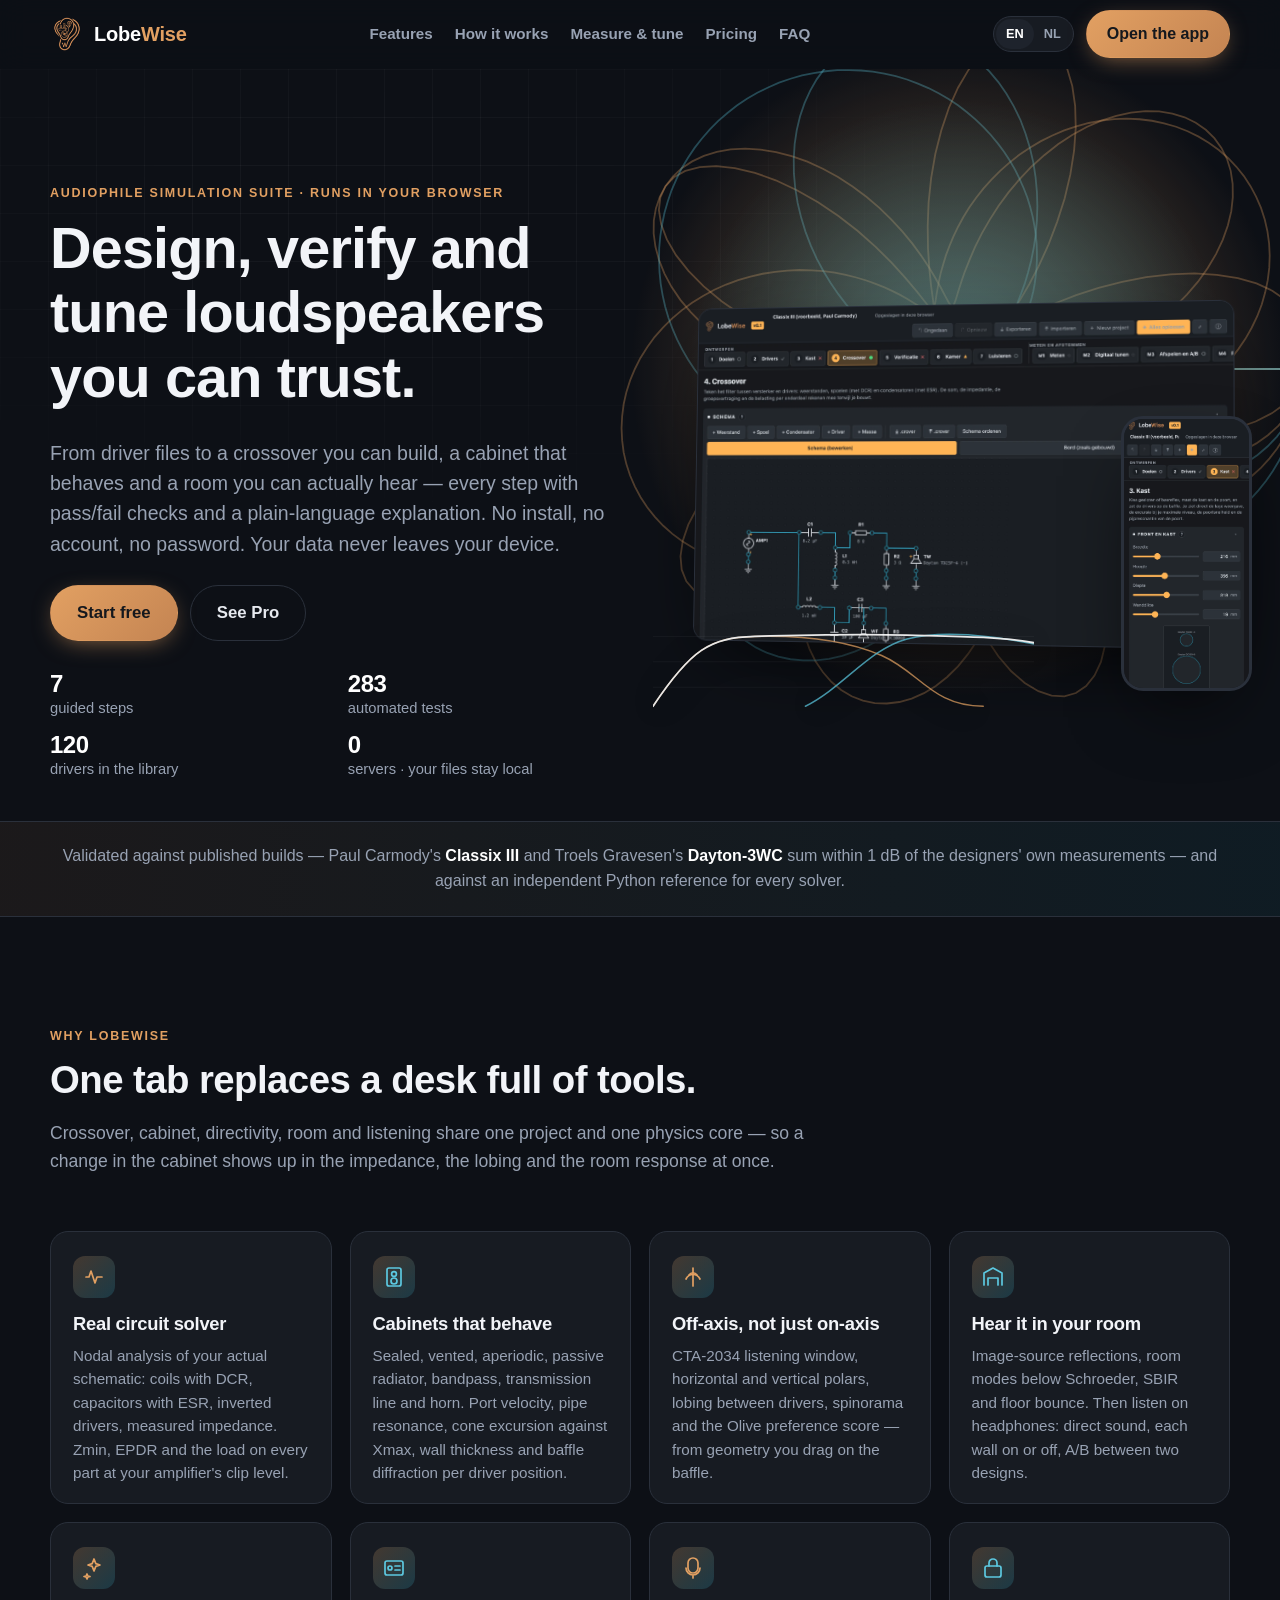
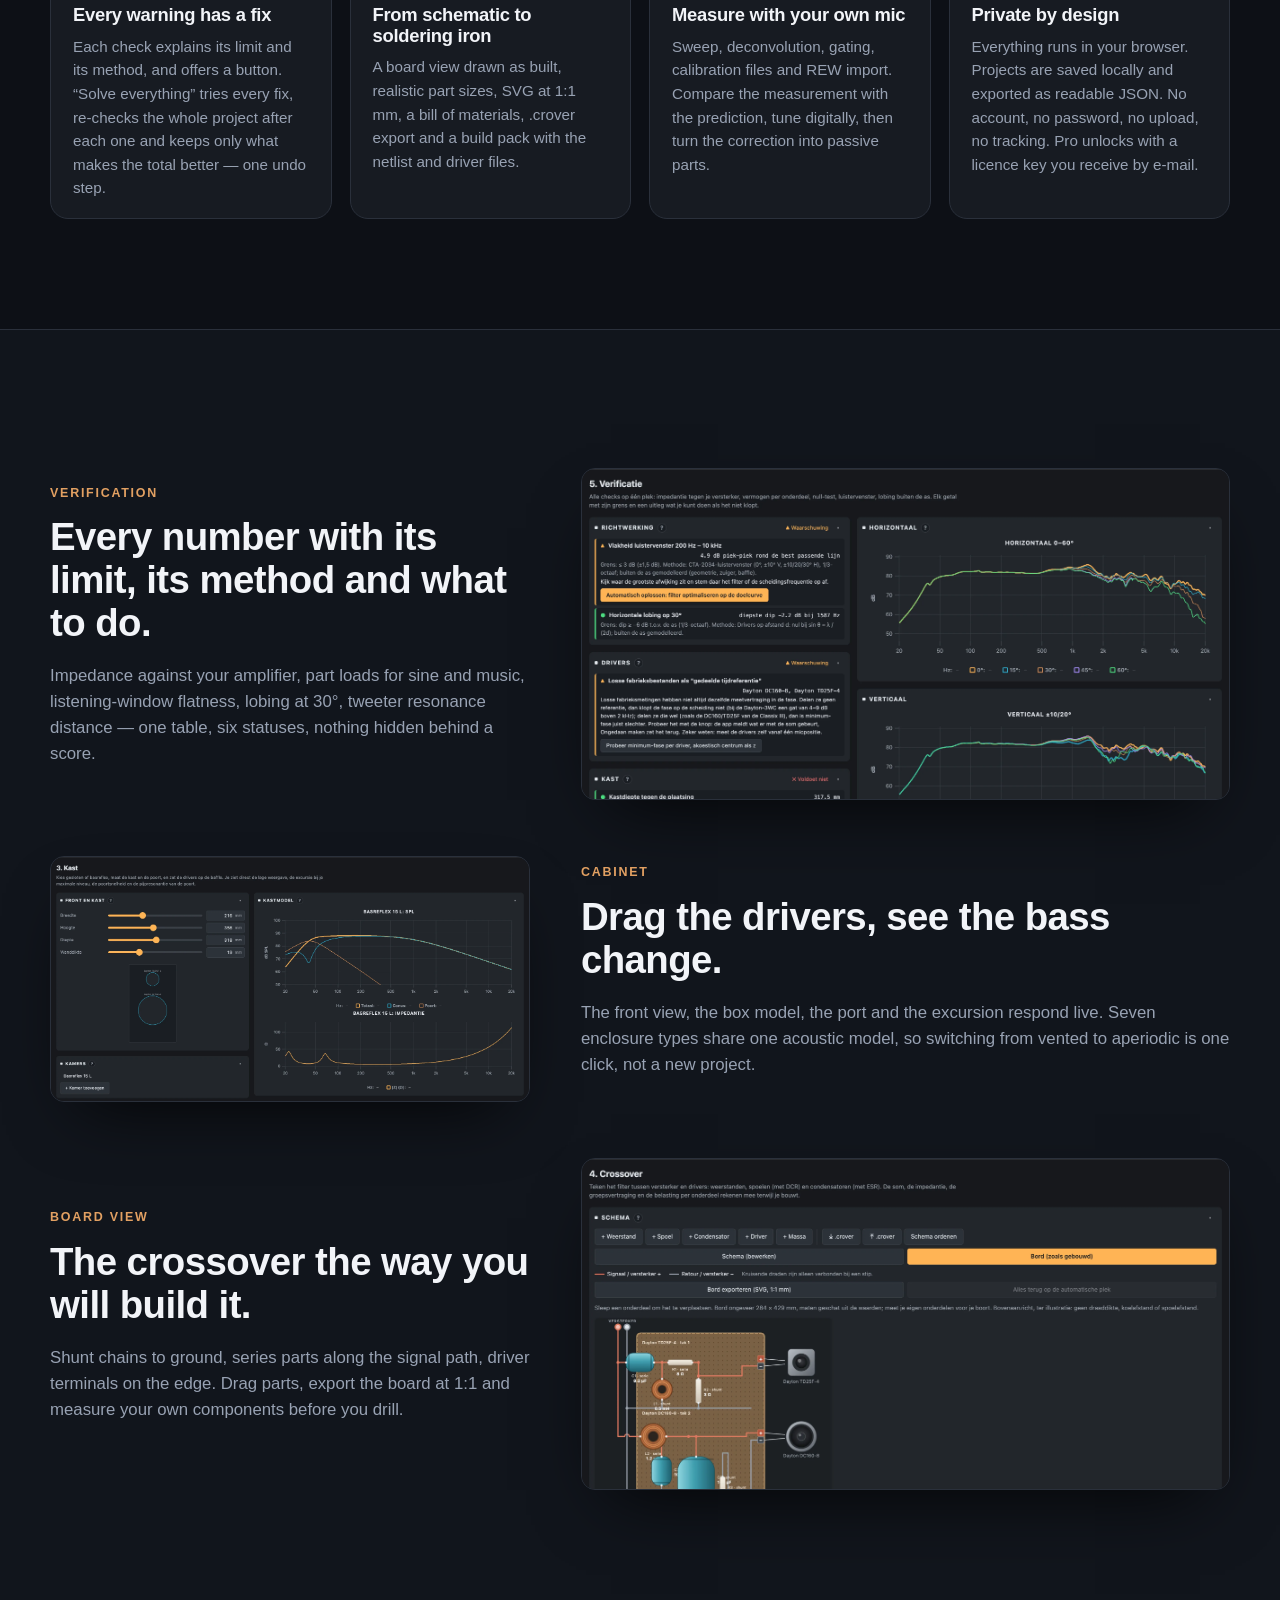
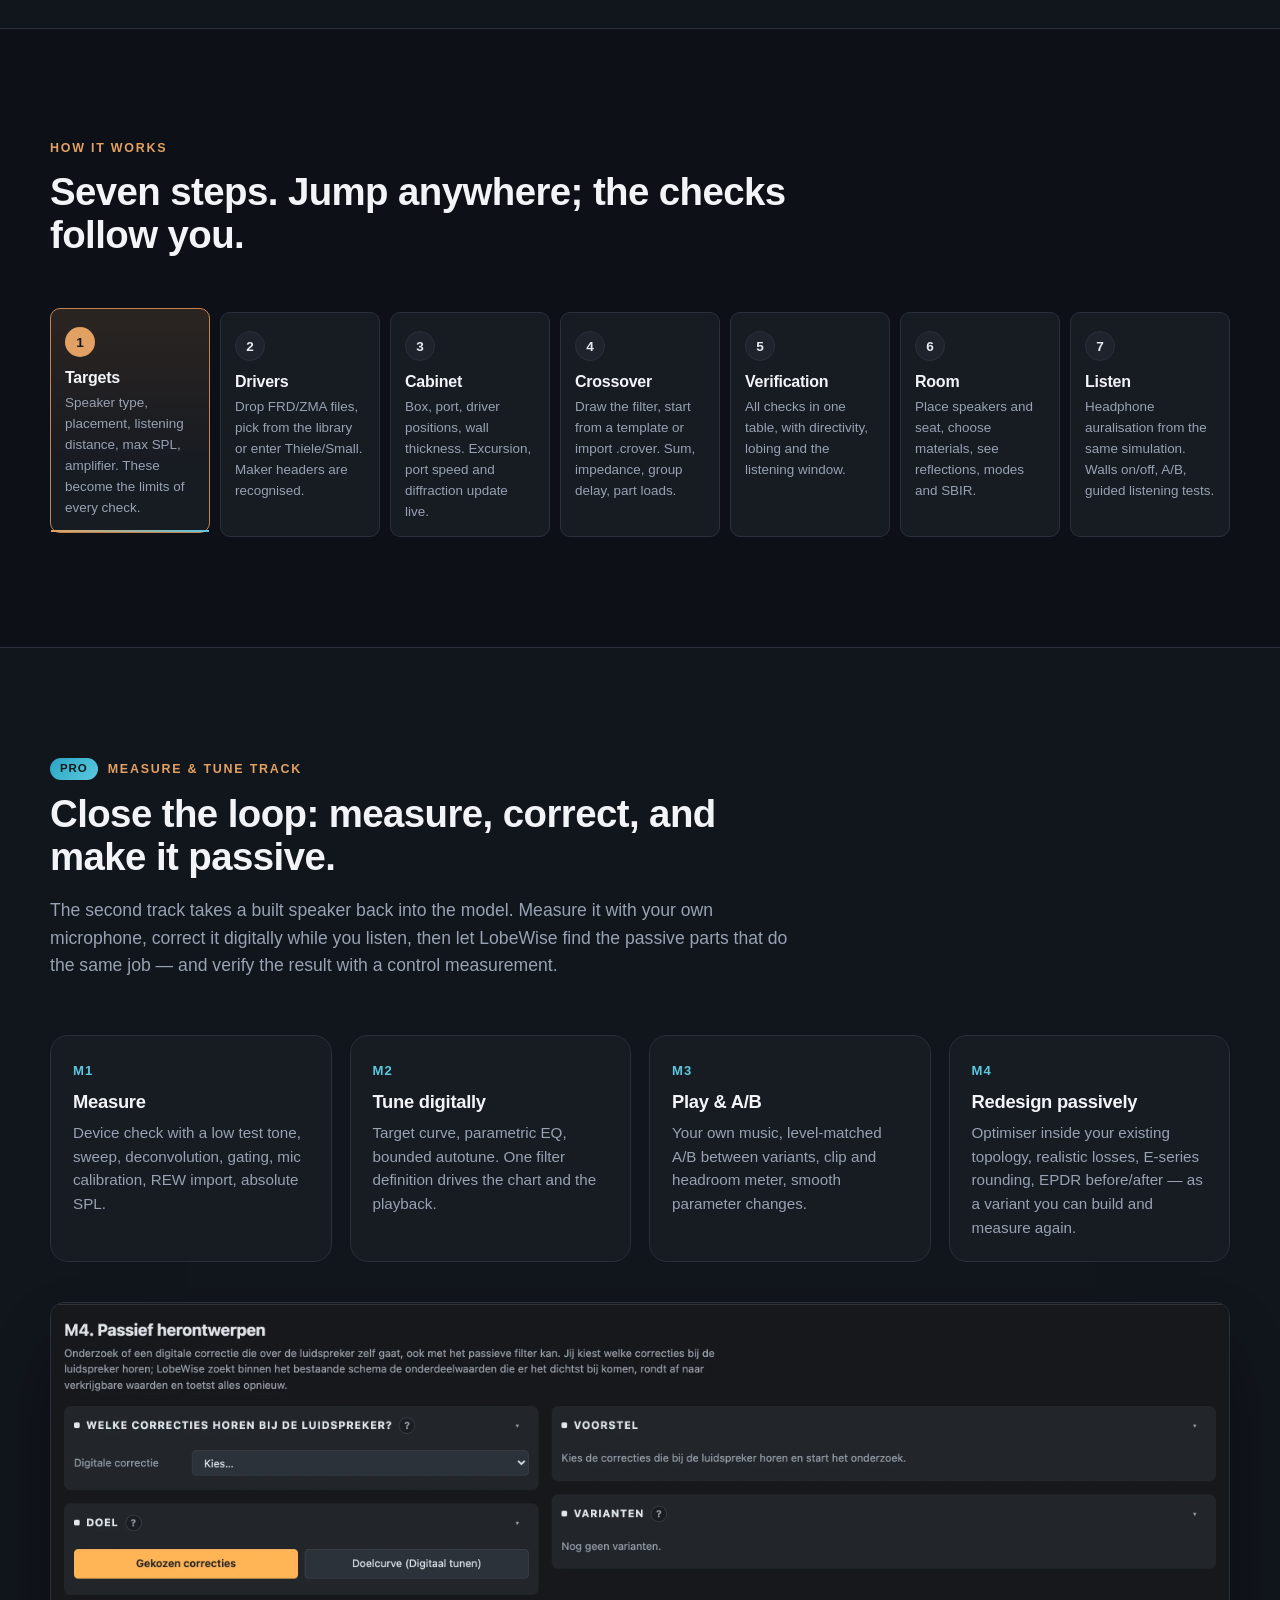
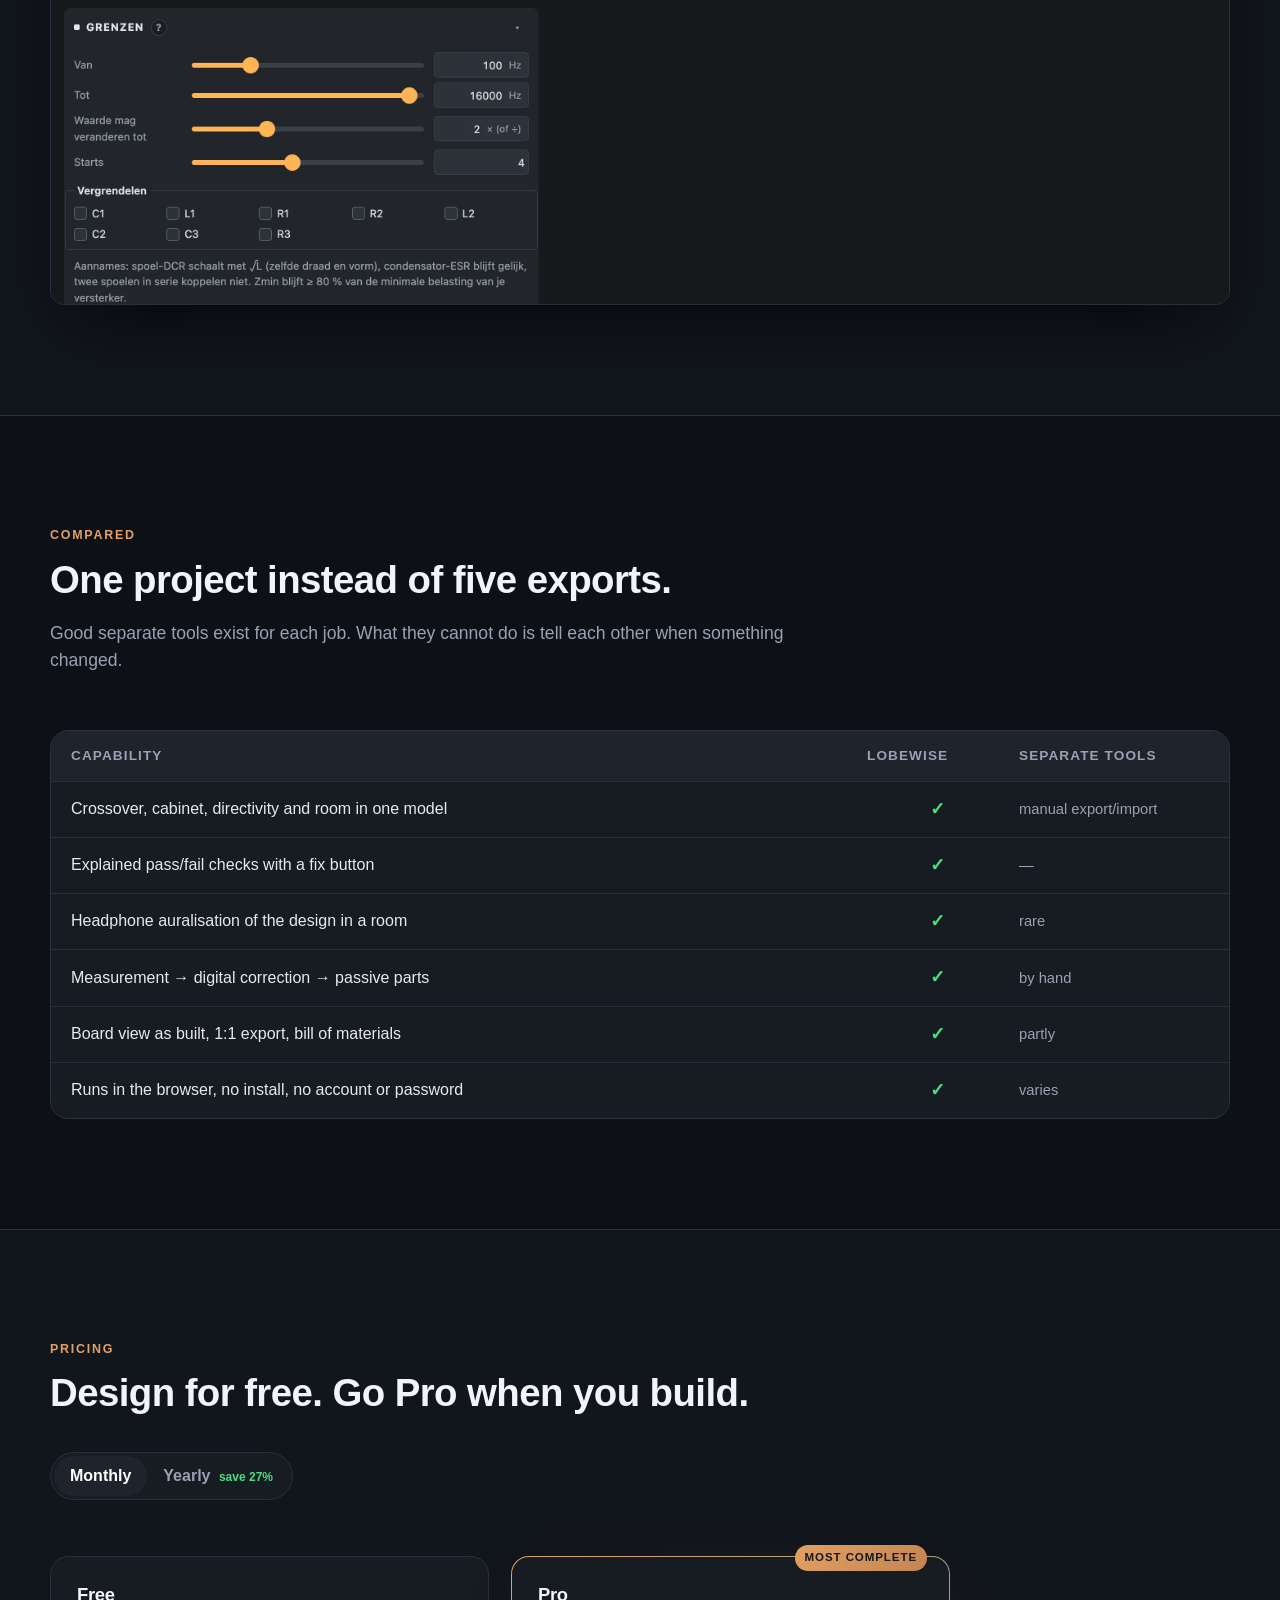
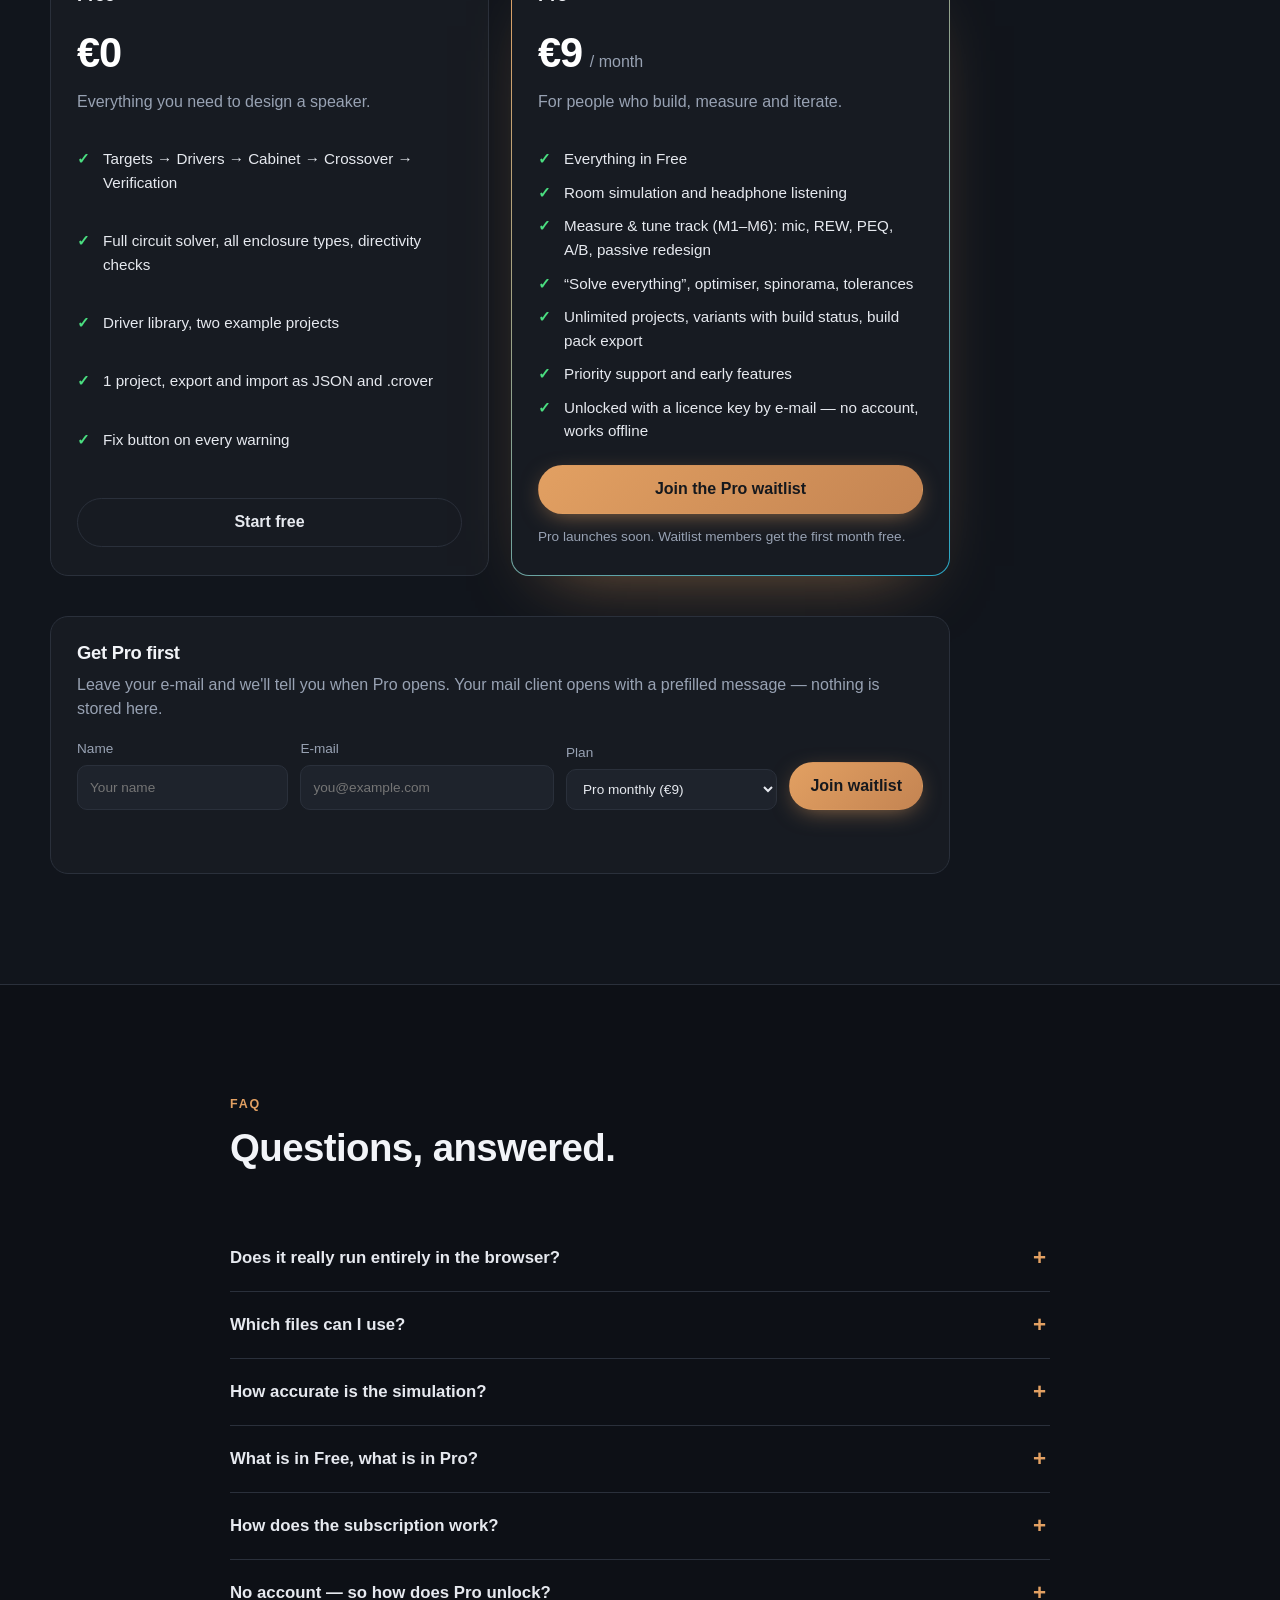
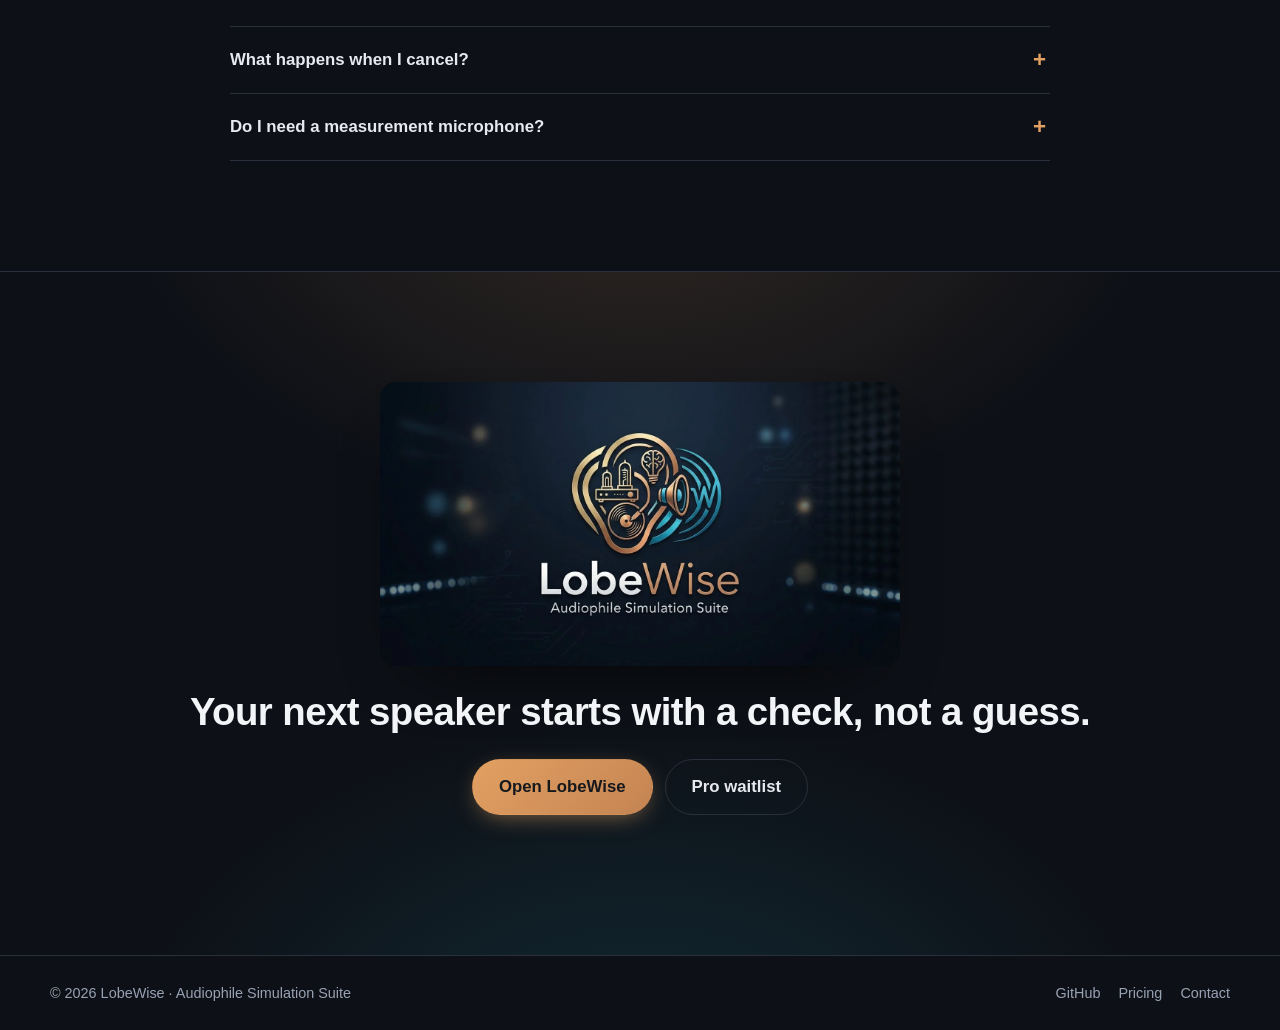
==== commit 3d925f96: "Publish site 2026-10-30" ====
--- a/index.html
+++ b/index.html
@@ -90,7 +90,7 @@
             <h1 class="reveal" data-i18n="hero.title">Design, verify and tune loudspeakers you can trust.</h1>
             <p class="lead reveal" data-i18n="hero.lead">
               From driver files to a crossover you can build, a cabinet that behaves and a room you can actually hear — every step with pass/fail checks
-              and a plain-language explanation. No install. No account. Your data never leaves your device.
+              and a plain-language explanation. No install, no account, no password. Your data never leaves your device.
             </p>
             <div class="hero__actions reveal">
               <a class="btn btn--primary btn--lg" href="app/" data-app-link data-i18n="hero.cta1">Start free</a>
@@ -220,7 +220,8 @@
               </div>
               <h3 data-i18n="features.8.t">Private by design</h3>
               <p data-i18n="features.8.d">
-                Everything runs in your browser. Projects are saved locally and exported as readable JSON. No account, no upload, no tracking.
+                Everything runs in your browser. Projects are saved locally and exported as readable JSON. No account, no password, no upload, no
+                tracking. Pro unlocks with a licence key you receive by e-mail.
               </p>
             </article>
           </div>
@@ -397,7 +398,7 @@
               <span role="cell" class="no" data-i18n="compare.partly">partly</span>
             </div>
             <div class="table__row" role="row">
-              <span role="cell" data-i18n="compare.r6">Runs in the browser, no install, no account</span>
+              <span role="cell" data-i18n="compare.r6">Runs in the browser, no install, no account or password</span>
               <span role="cell" class="yes">✓</span>
               <span role="cell" class="no" data-i18n="compare.varies">varies</span>
             </div>
@@ -450,6 +451,7 @@
                 <li data-i18n="pricing.pro.4">“Solve everything”, optimiser, spinorama, tolerances</li>
                 <li data-i18n="pricing.pro.5">Unlimited projects, variants with build status, build pack export</li>
                 <li data-i18n="pricing.pro.6">Priority support and early features</li>
+                <li data-i18n="pricing.pro.7">Unlocked with a licence key by e-mail — no account, works offline</li>
               </ul>
               <a class="btn btn--primary btn--block" href="#waitlist" data-i18n="pricing.pro.cta">Join the Pro waitlist</a>
               <p class="plan__note" data-i18n="pricing.pro.note">Pro launches soon. Waitlist members get the first month free.</p>
@@ -508,7 +510,15 @@
             </details>
             <details>
               <summary data-i18n="faq.5.q">How does the subscription work?</summary>
-              <p data-i18n="faq.5.a">Pro is a monthly or yearly subscription you can cancel at any time. Your projects remain yours and stay exportable, also after cancelling. Payment opens together with Pro; the waitlist is free.</p>
+              <p data-i18n="faq.5.a">Pro is a monthly or yearly subscription you can cancel at any time. Payment runs through Stripe, which also handles invoices and cancelling. Your projects remain yours and stay exportable, also after cancelling. Payment opens together with Pro; the waitlist is free.</p>
+            </details>
+            <details>
+              <summary data-i18n="faq.7.q">No account — so how does Pro unlock?</summary>
+              <p data-i18n="faq.7.a">With a licence key. After payment you receive a signed key by e-mail, valid for the paid period. Paste it once into LobeWise: the app checks the signature on your device, without contacting a server, and switches Pro on. Each renewal sends a fresh key automatically. There is no password and nothing to log in to; the key also works offline and on your other devices.</p>
+            </details>
+            <details>
+              <summary data-i18n="faq.8.q">What happens when I cancel?</summary>
+              <p data-i18n="faq.8.a">Pro stays active until the end of the paid period, then the Pro steps lock again. Everything you made stays: projects, measurements and variants remain on your device and exportable, and the design steps keep working for free. Because there is no cloud, there is nothing to delete and nothing to sync.</p>
             </details>
             <details>
               <summary data-i18n="faq.6.q">Do I need a measurement microphone?</summary>
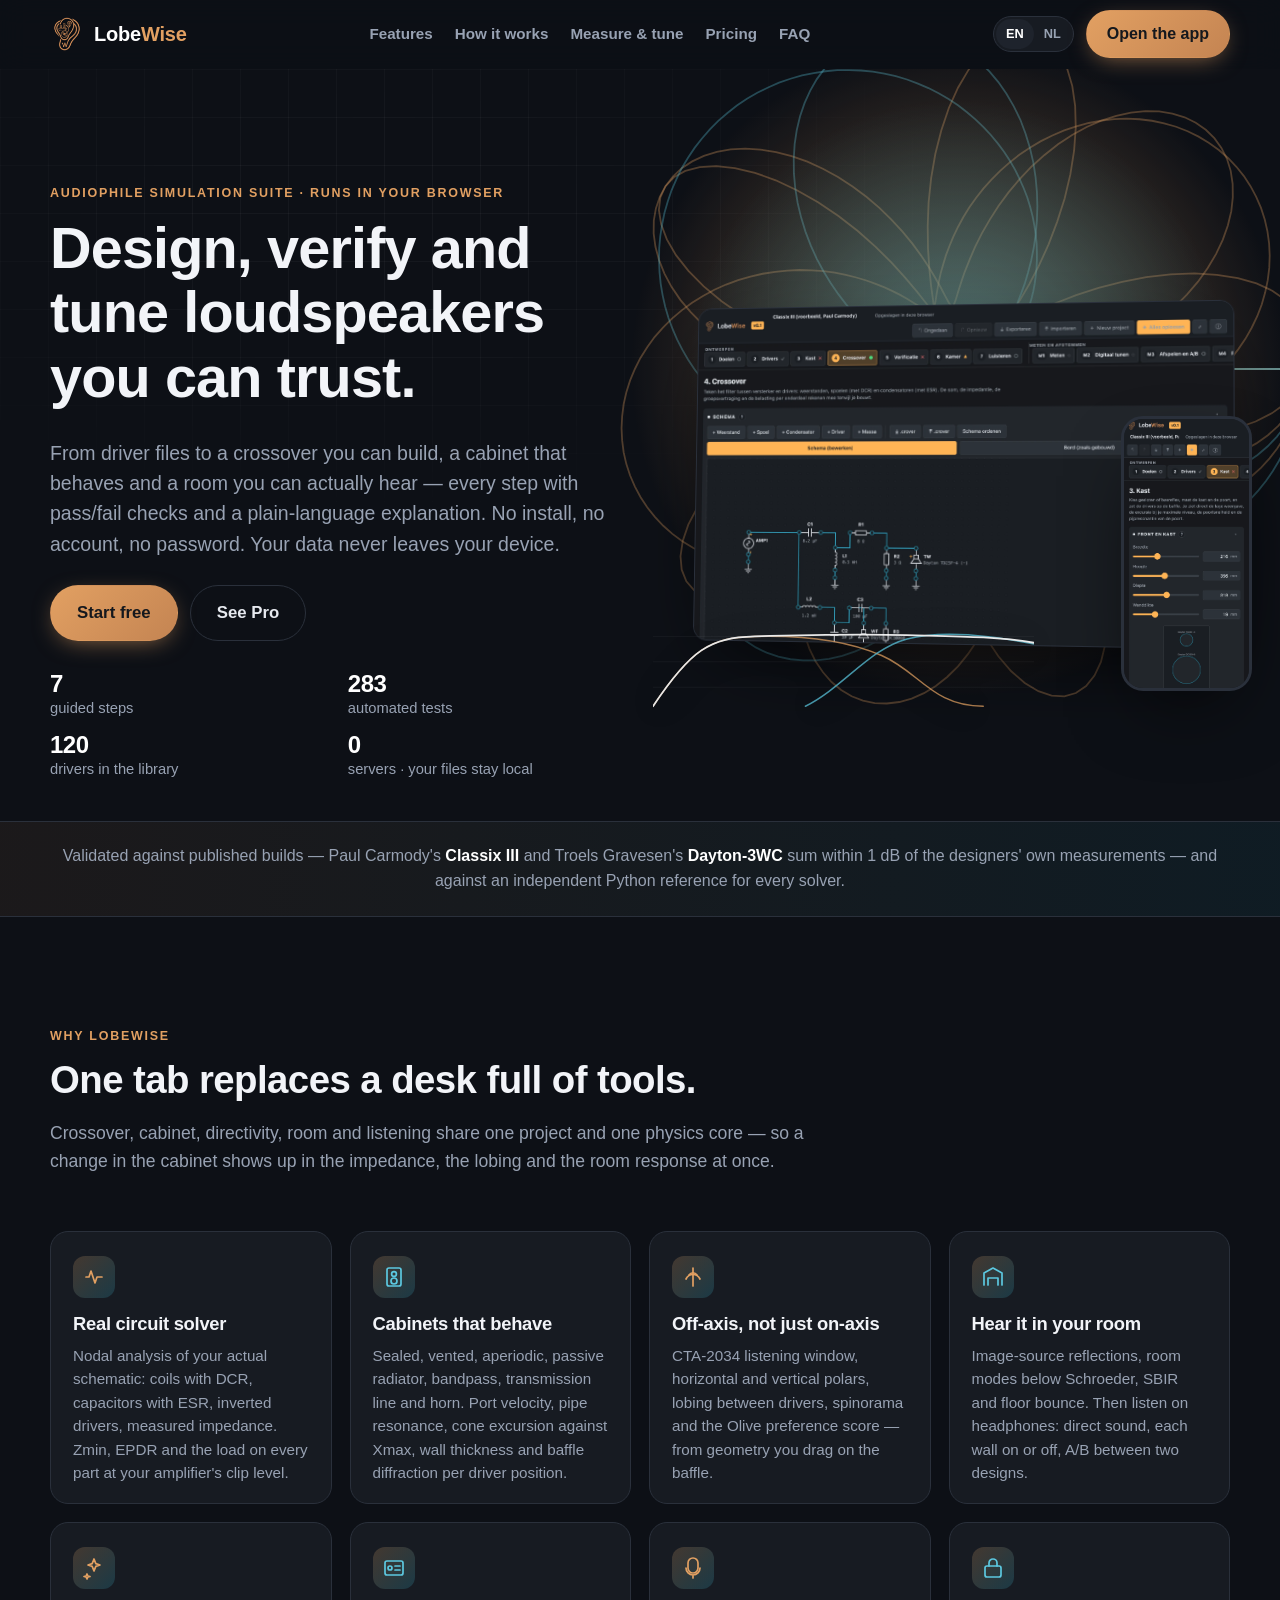
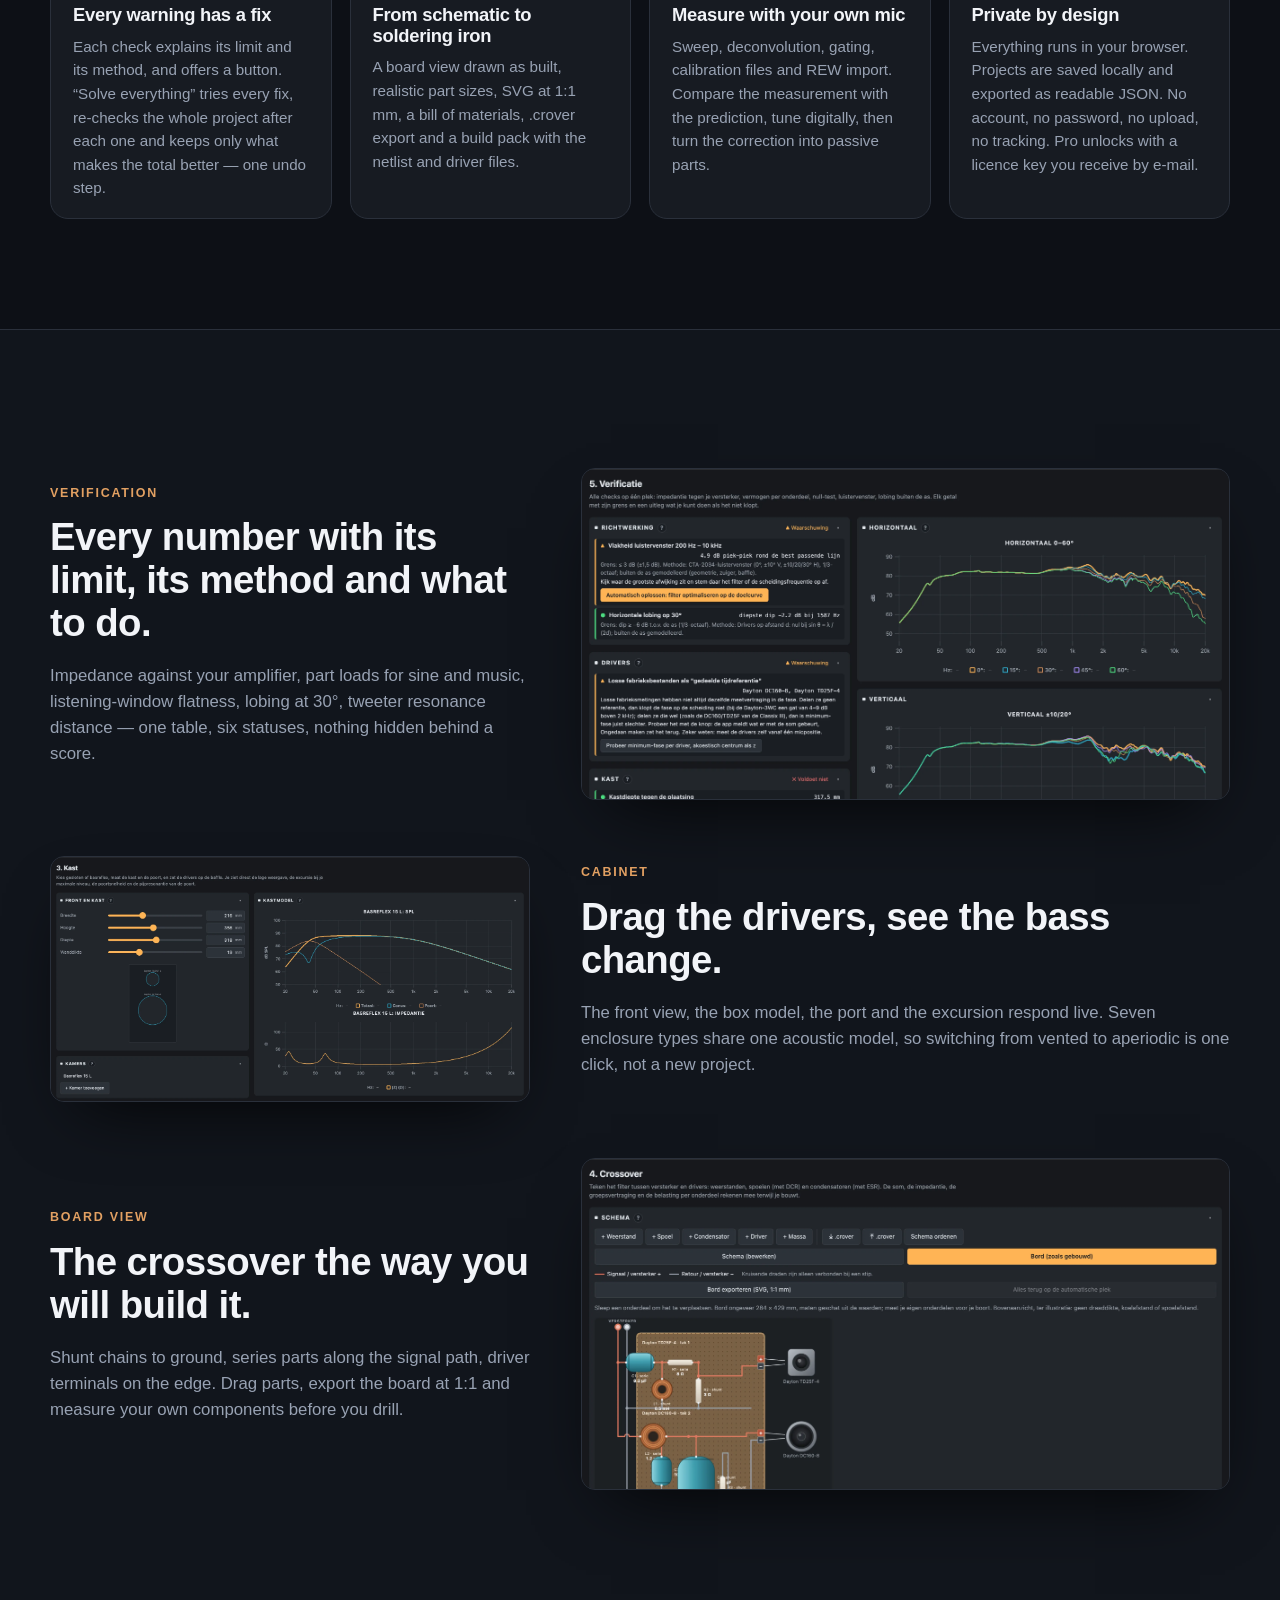
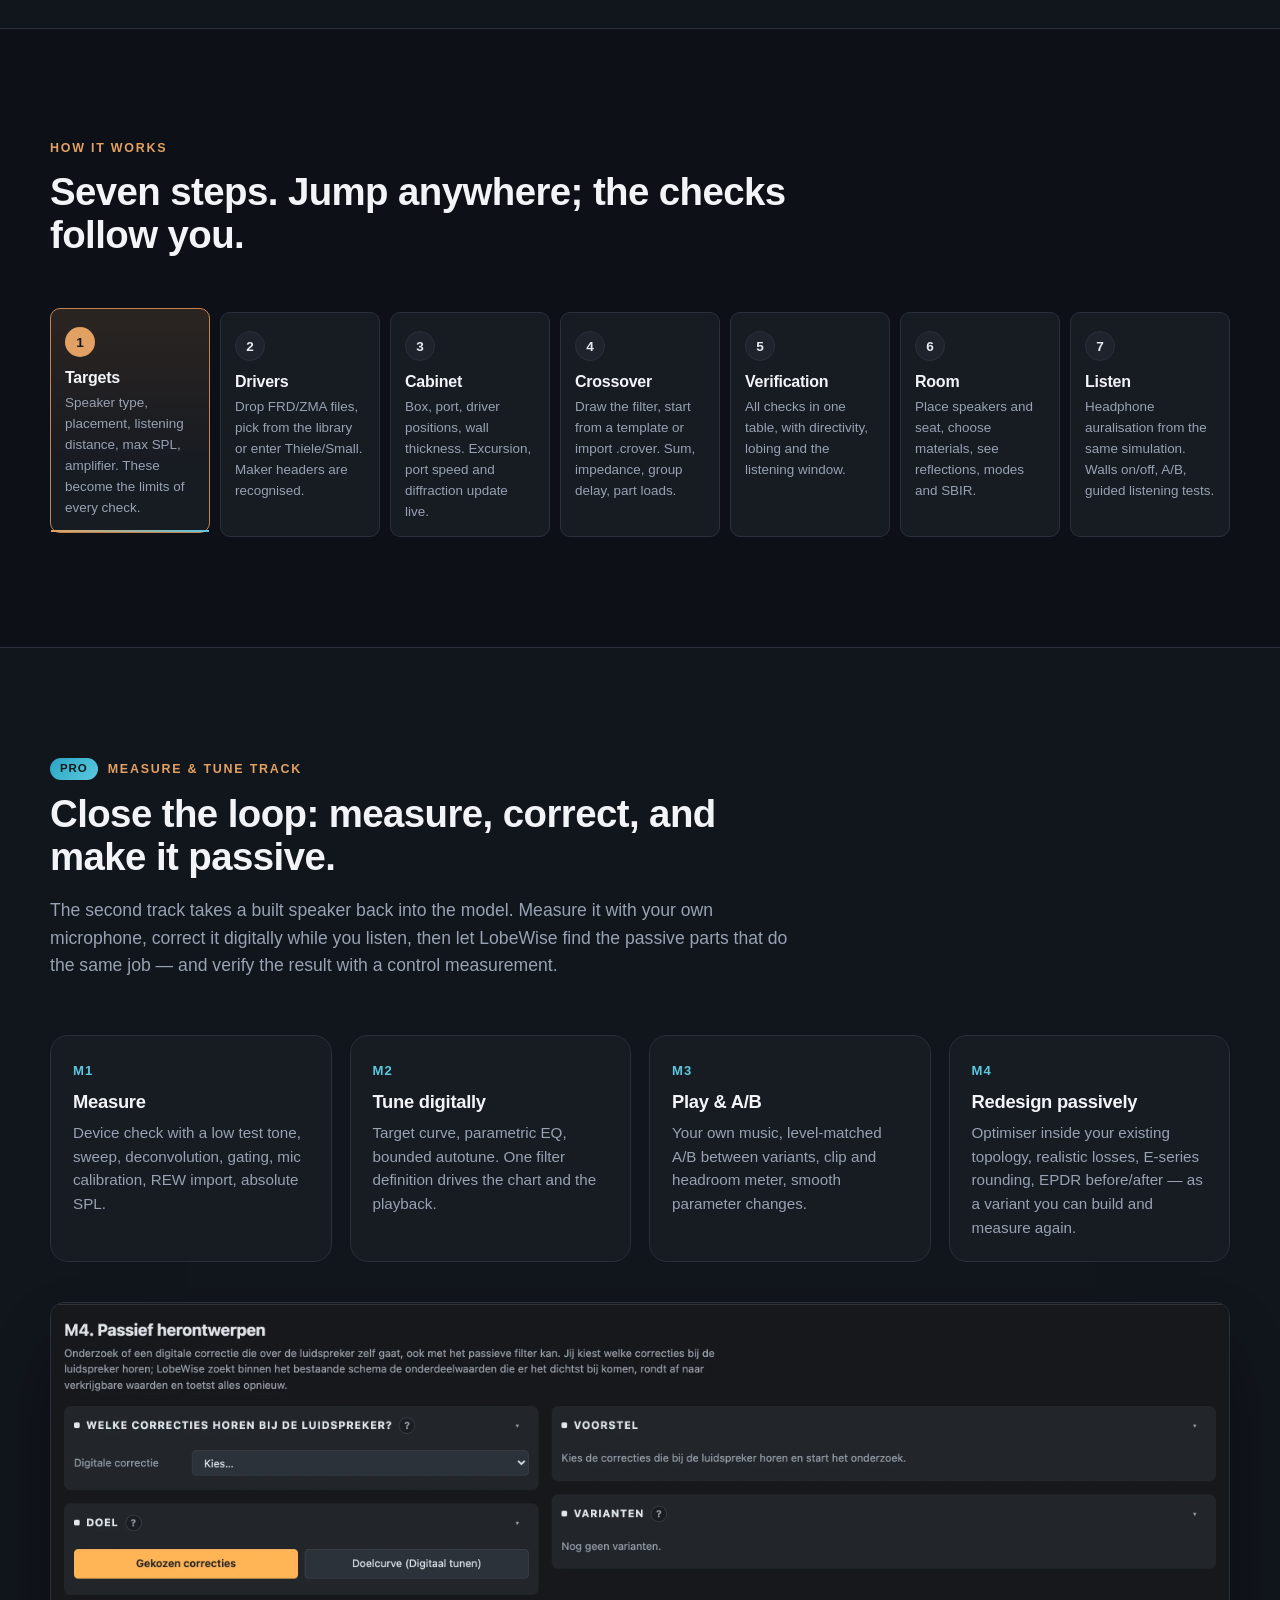
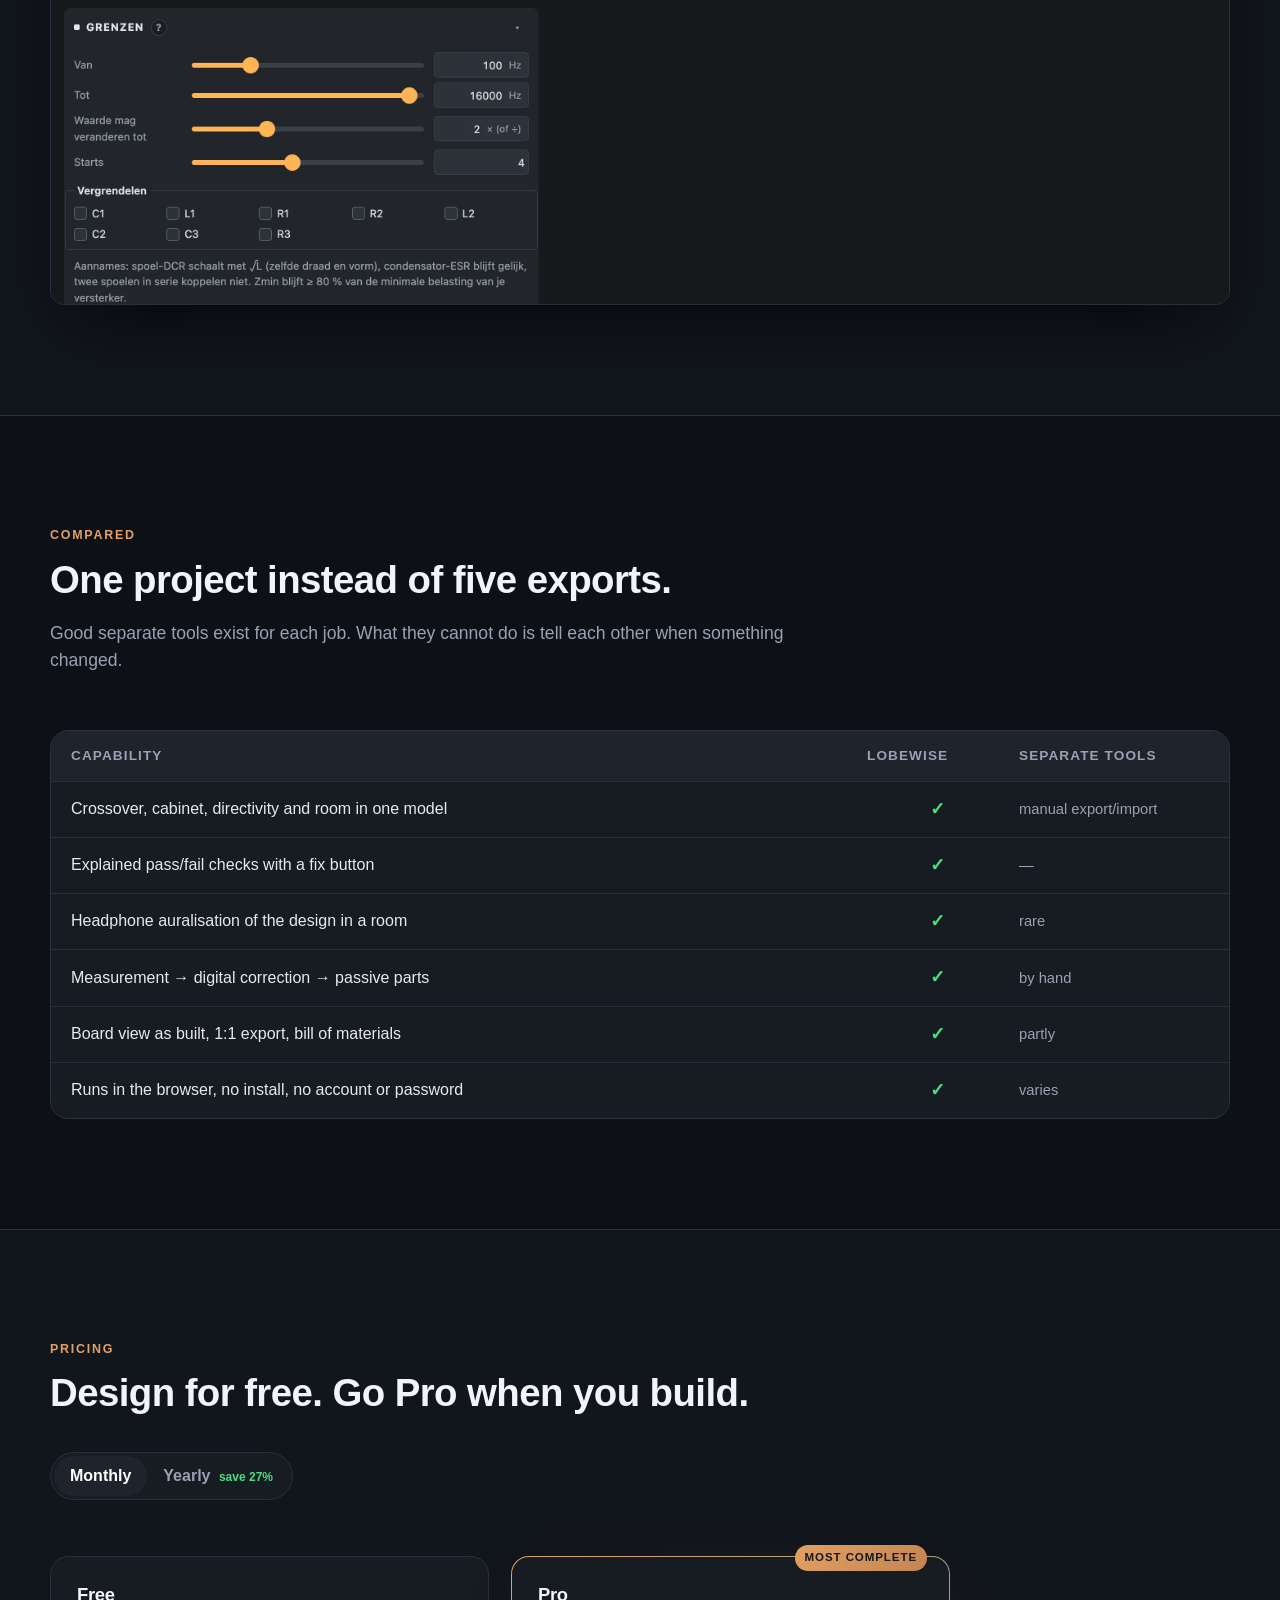
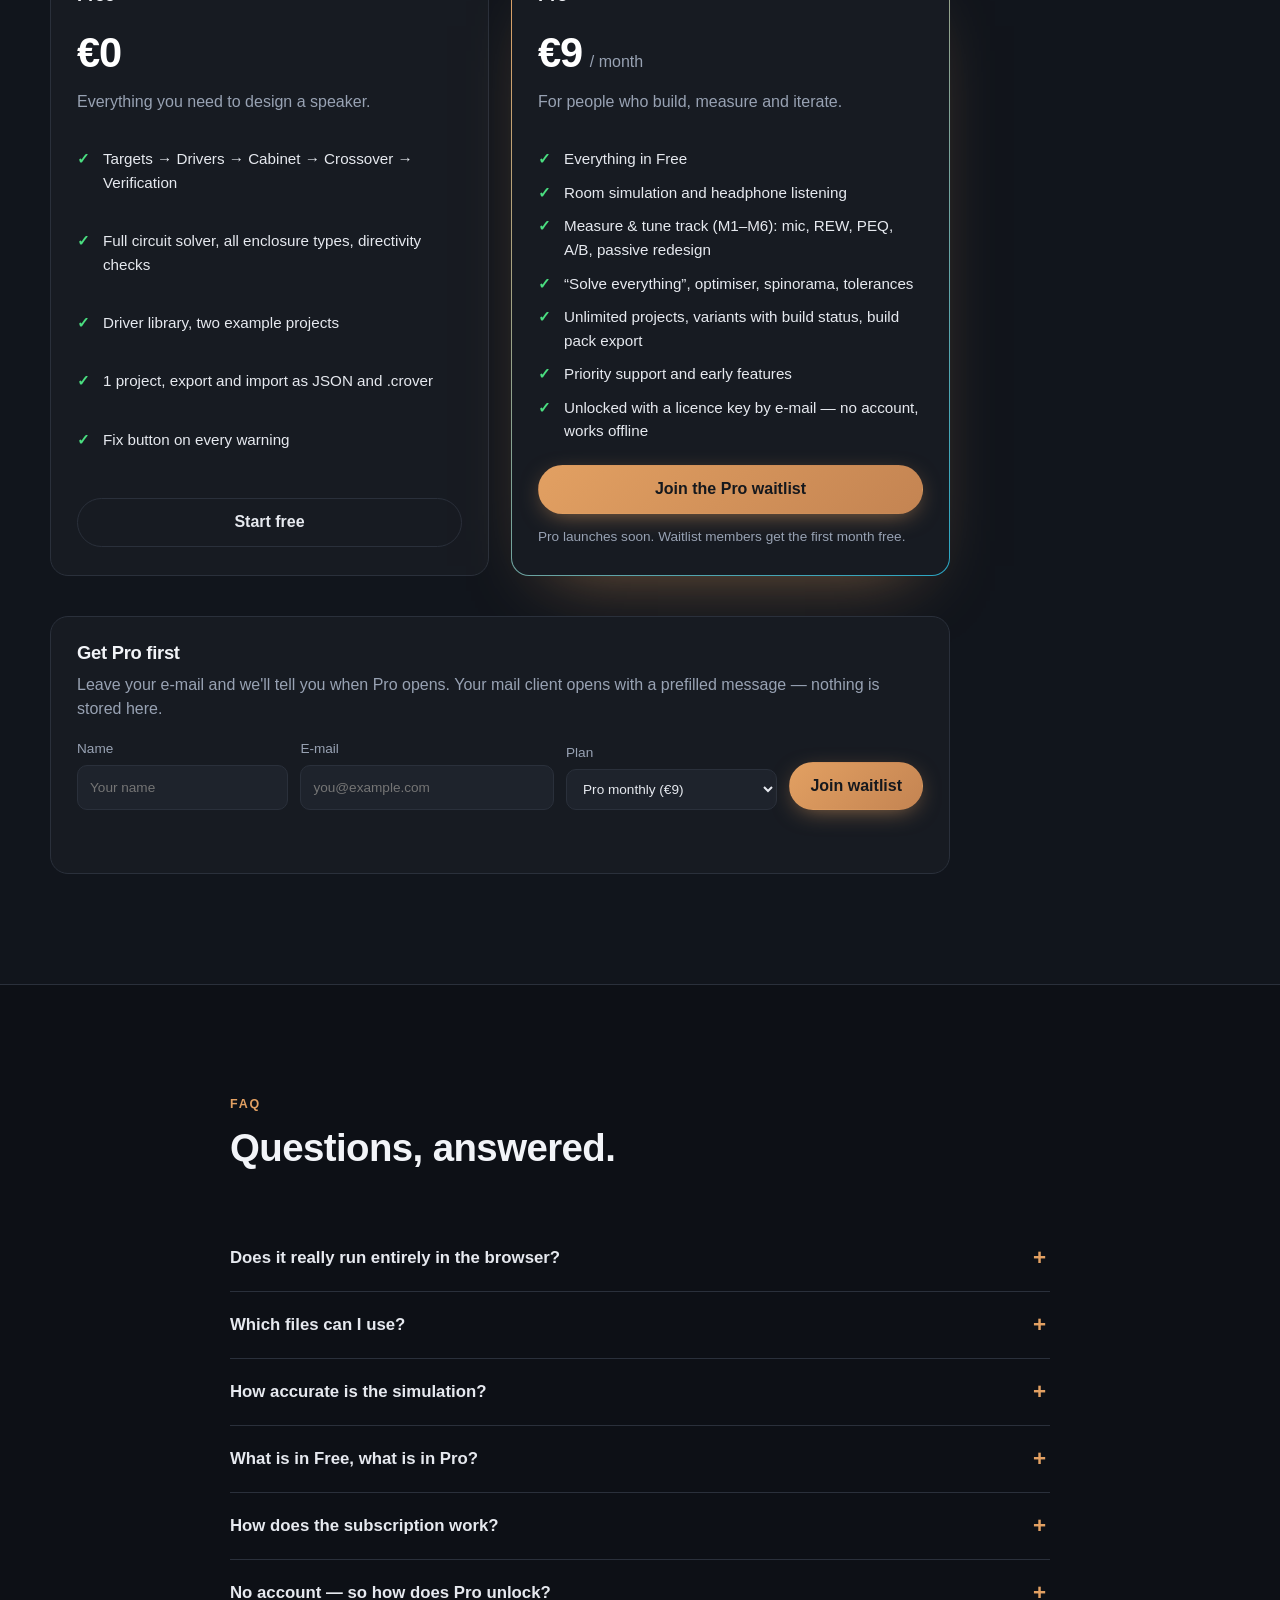
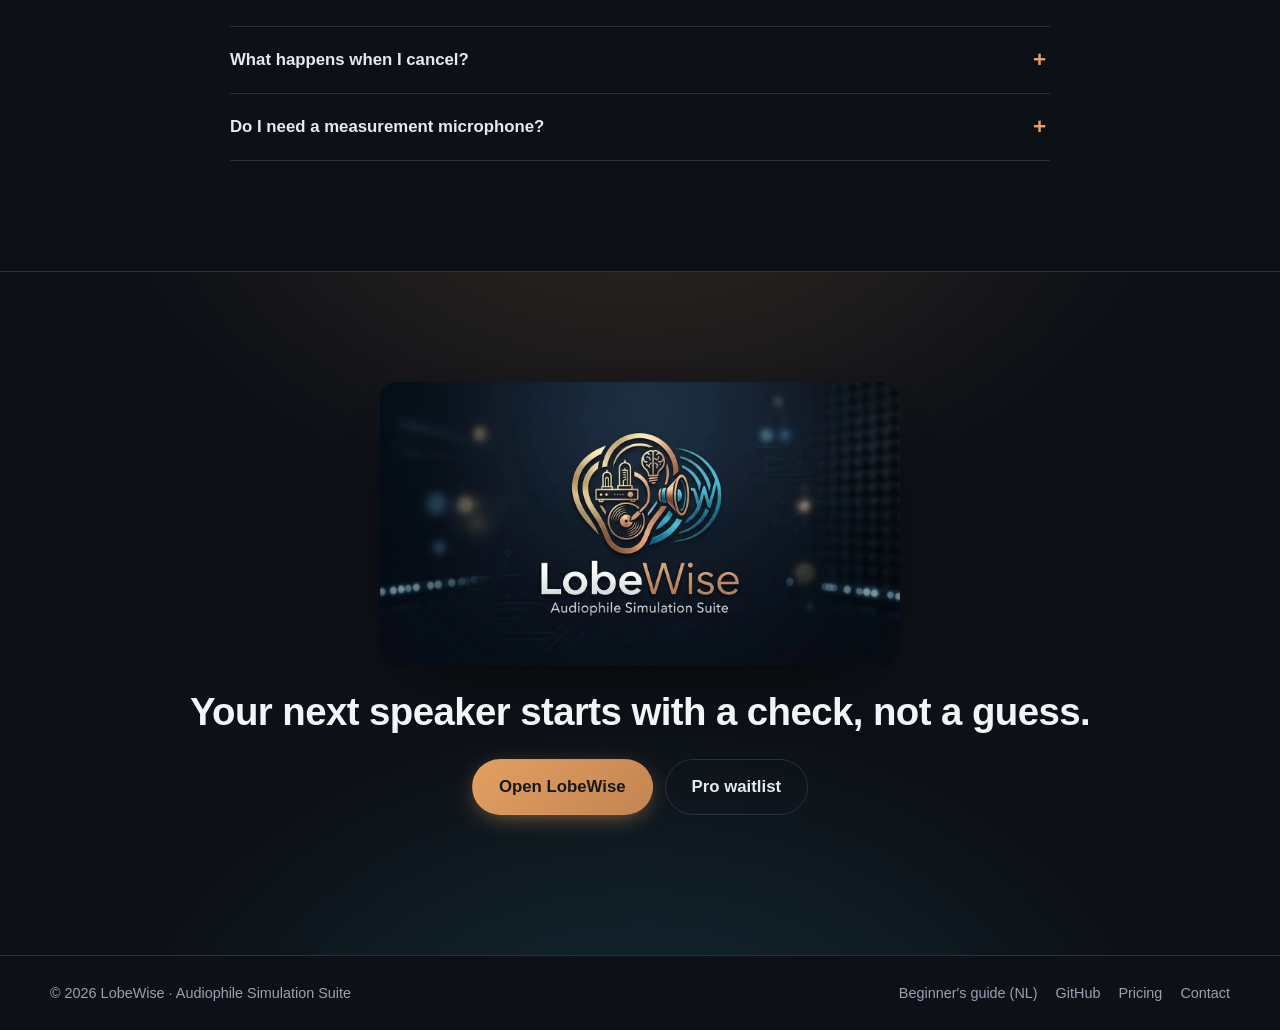
==== commit 2e1beeae: "Publish site 2026-10-31" ====
--- a/index.html
+++ b/index.html
@@ -545,6 +545,7 @@
       <div class="wrap footer__in">
         <p>© <span data-year>2026</span> LobeWise · <span data-i18n="footer.tag">Audiophile Simulation Suite</span></p>
         <p class="footer__links">
+          <a href="handleiding.html" data-i18n="footer.guide">Beginner's guide (NL)</a>
           <a href="https://github.com/mpeters21575/lobewise" rel="noopener">GitHub</a>
           <a href="#pricing" data-i18n="nav.pricing">Pricing</a>
           <a href="mailto:mark.peters.21575@gmail.com" data-i18n="footer.contact">Contact</a>
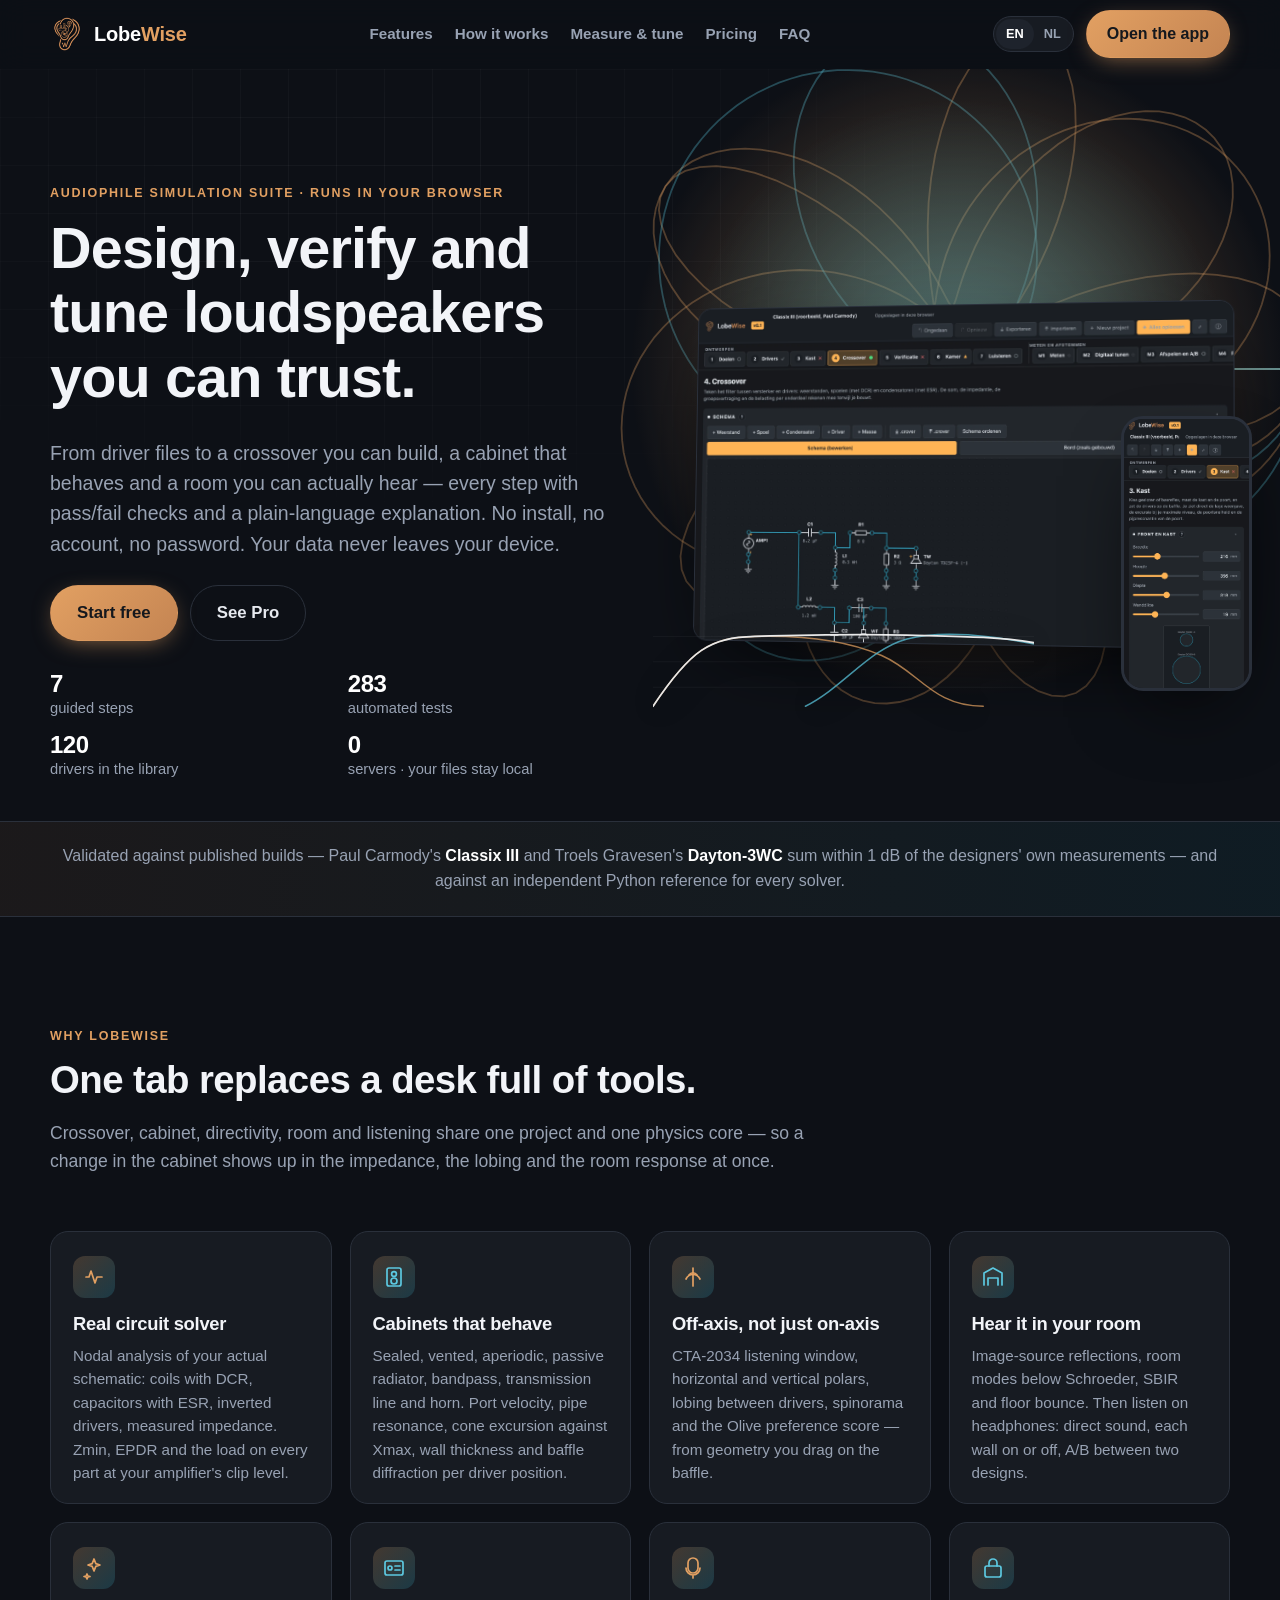
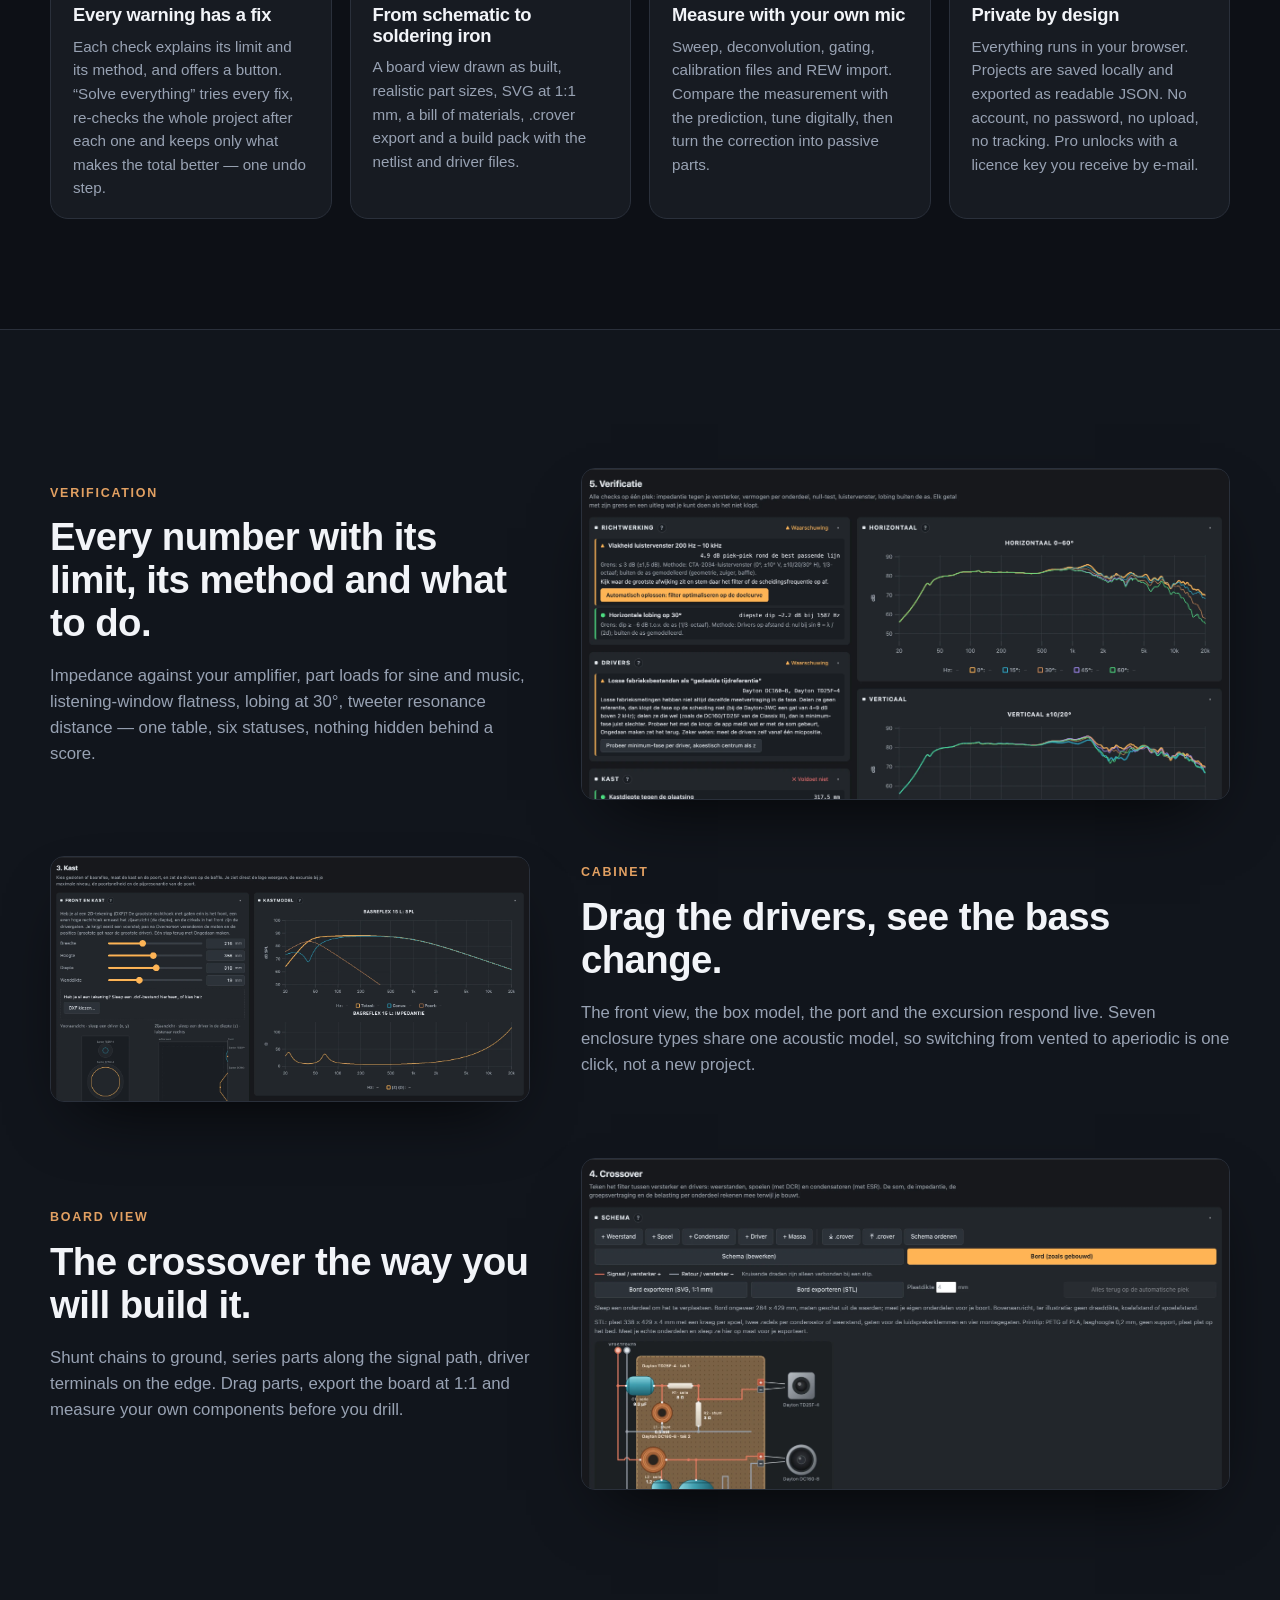
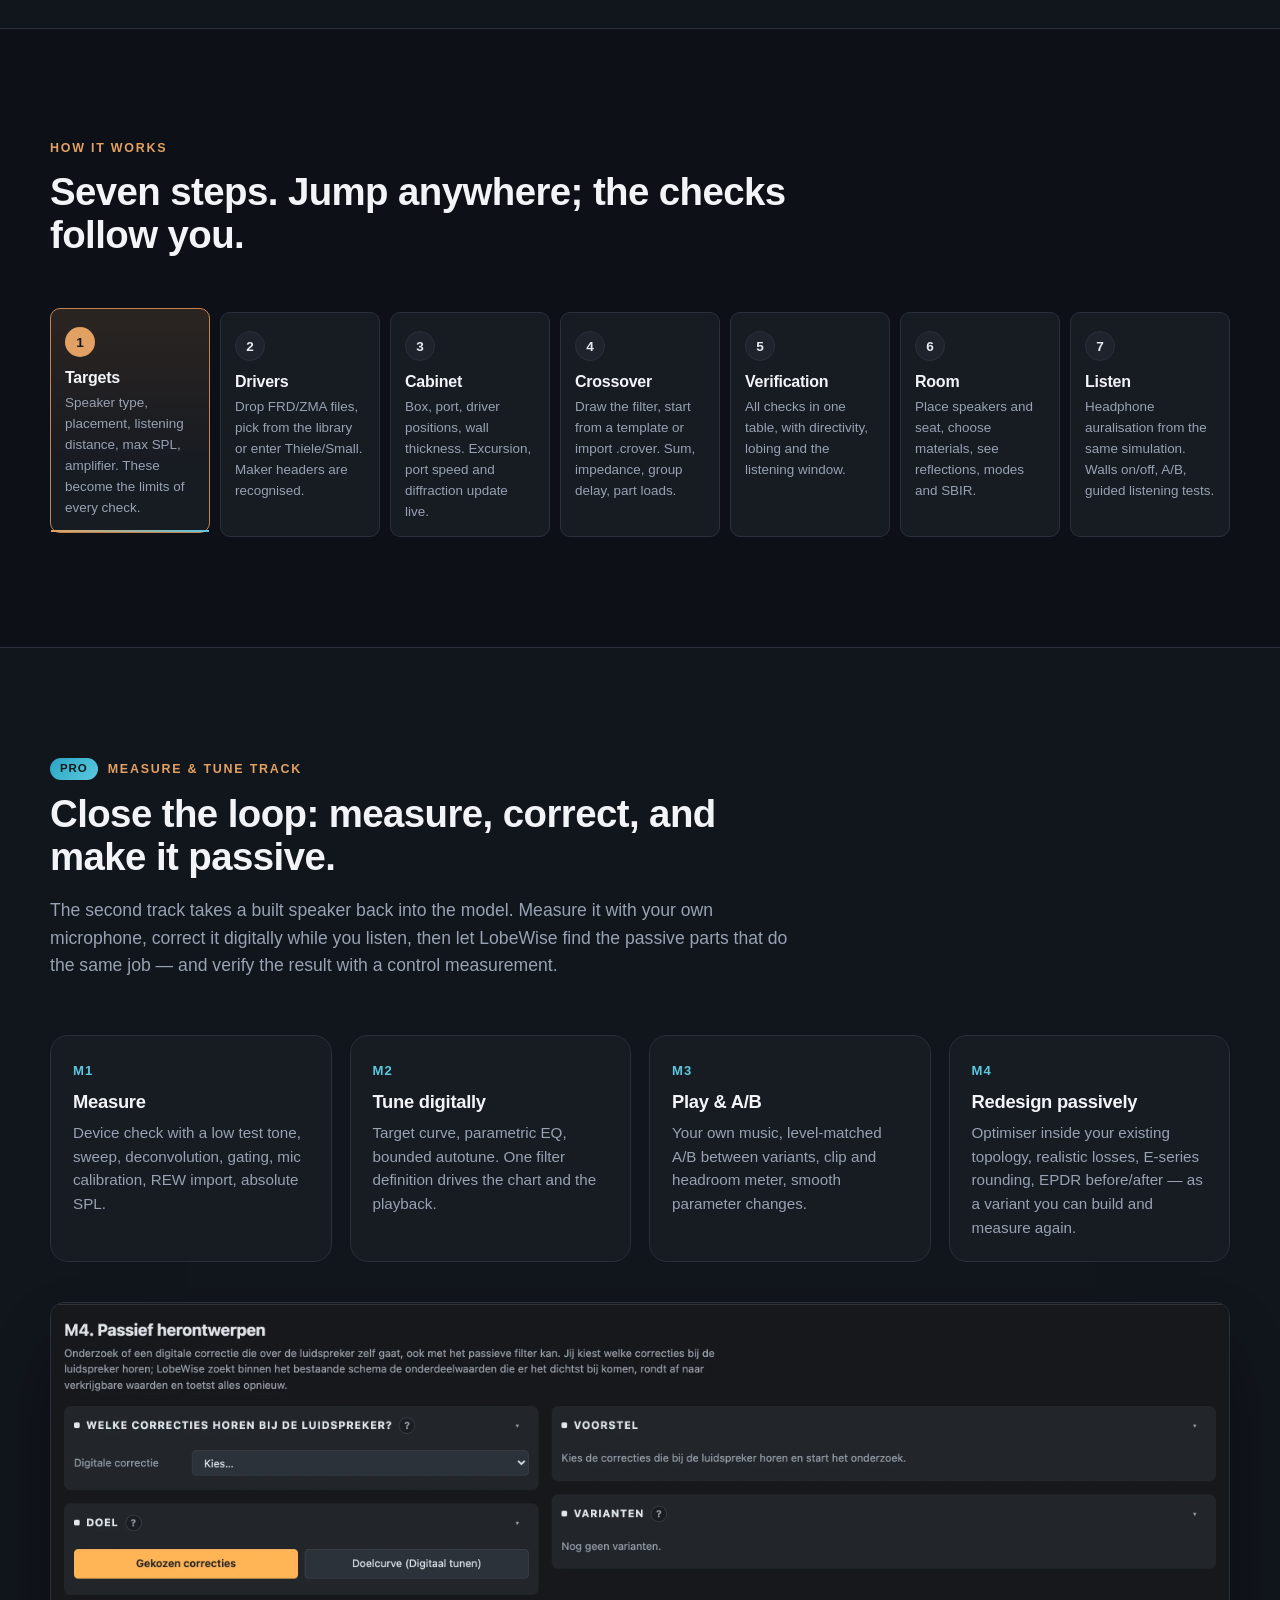
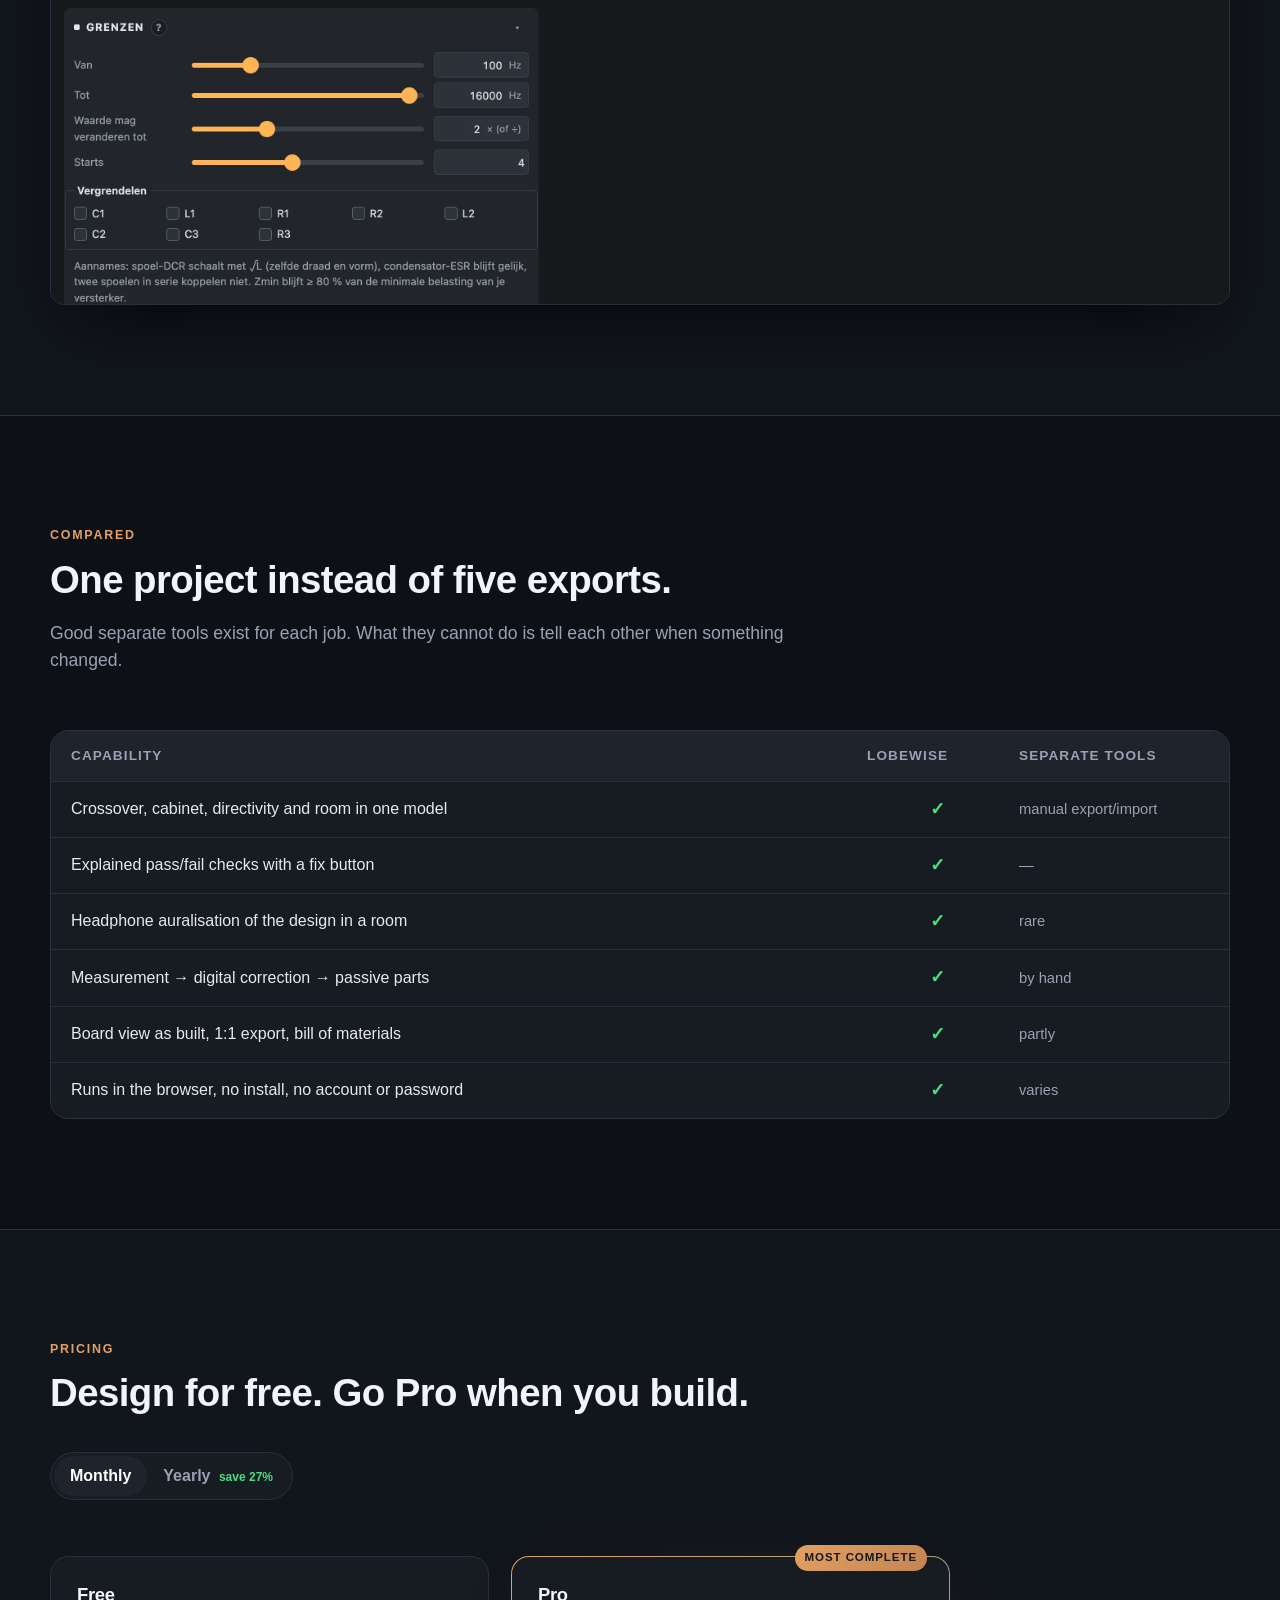
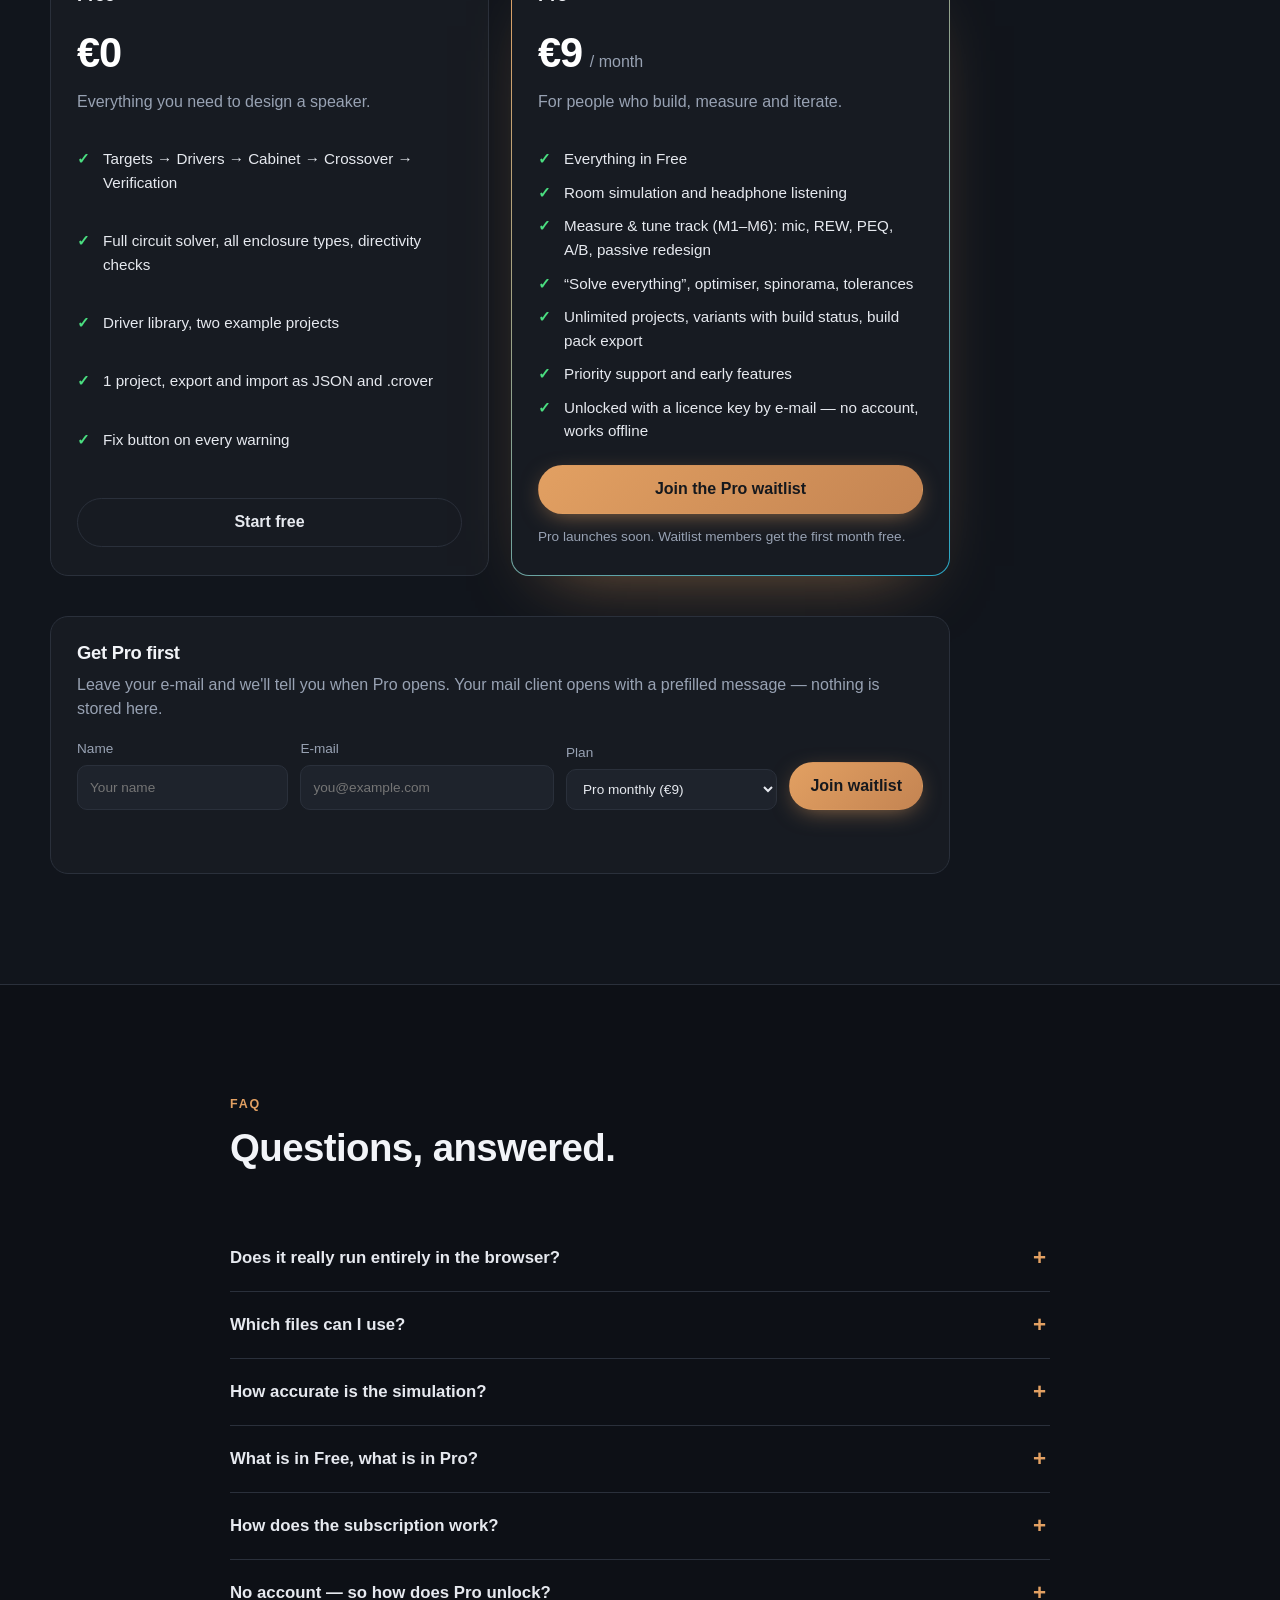
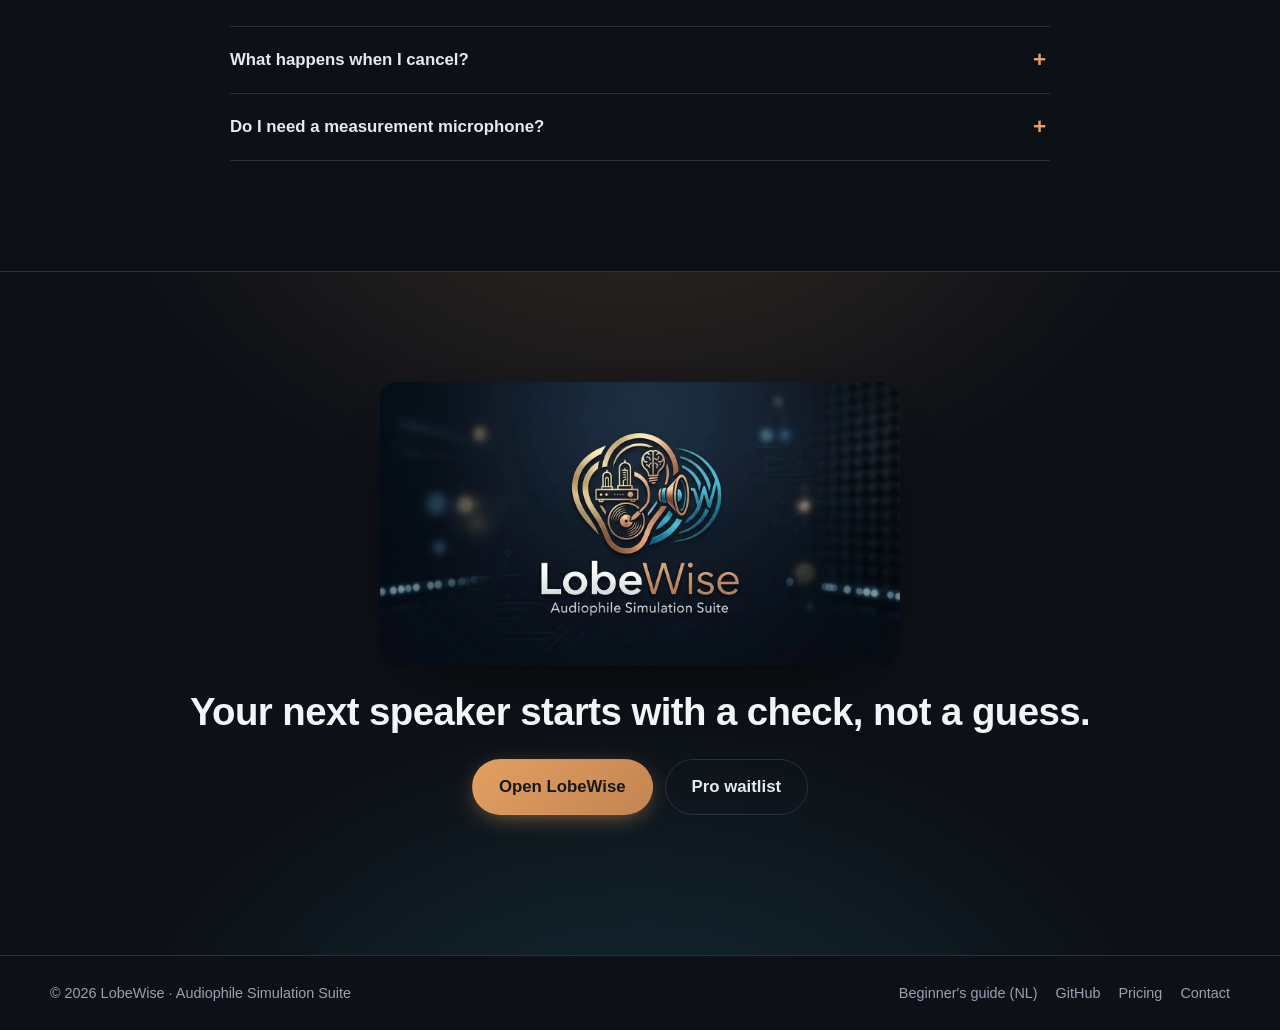
==== commit 4daf9fe3: "Publish site 2026-10-31" ====
--- a/index.html
+++ b/index.html
@@ -514,7 +514,7 @@
             </details>
             <details>
               <summary data-i18n="faq.7.q">No account — so how does Pro unlock?</summary>
-              <p data-i18n="faq.7.a">With a licence key. After payment you receive a signed key by e-mail, valid for the paid period. Paste it once into LobeWise: the app checks the signature on your device, without contacting a server, and switches Pro on. Each renewal sends a fresh key automatically. There is no password and nothing to log in to; the key also works offline and on your other devices.</p>
+              <p data-i18n="faq.7.a">With a licence key. After payment you receive a signed key by e-mail, valid for the paid period. Paste it once into LobeWise (ⓘ About → Unlock Pro): the app checks the signature on your device, without contacting a server, and switches Pro on. Each renewal sends a fresh key automatically. There is no password and nothing to log in to; the key also works offline and on your other devices.</p>
             </details>
             <details>
               <summary data-i18n="faq.8.q">What happens when I cancel?</summary>
